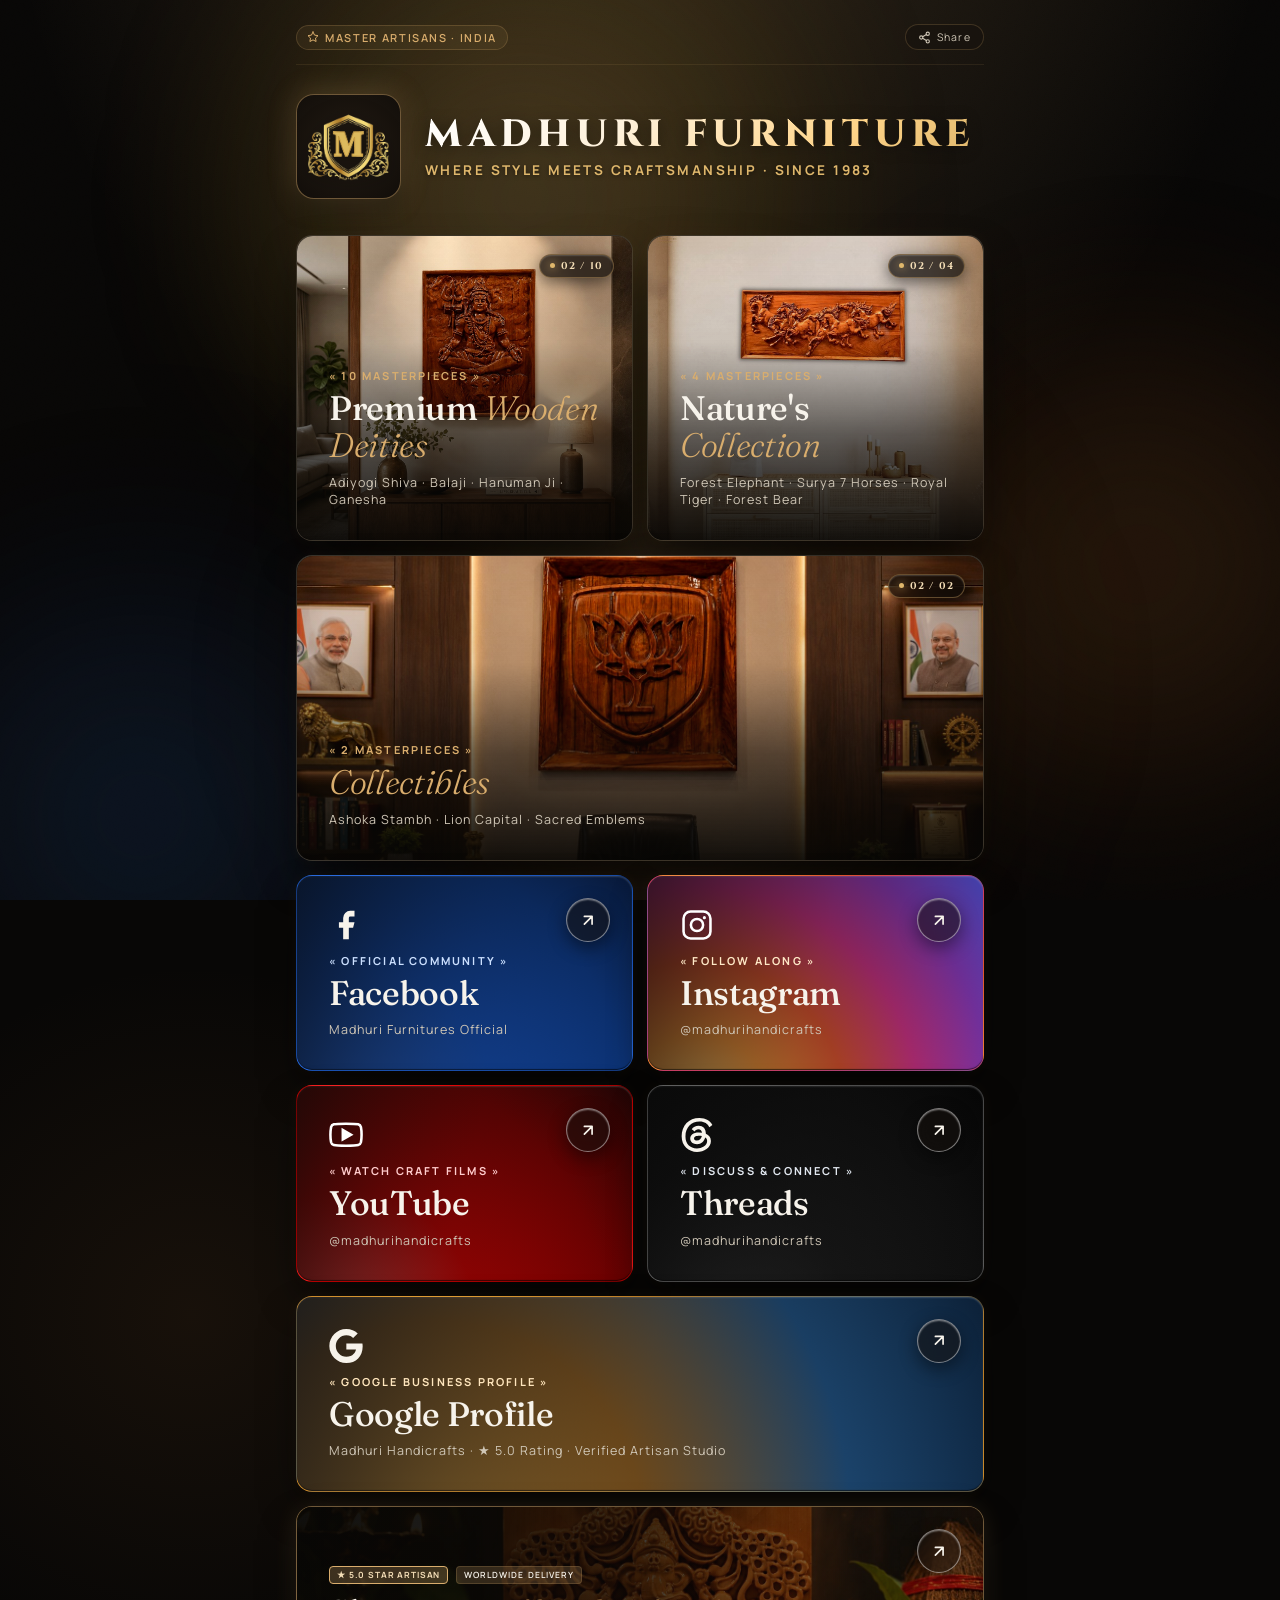
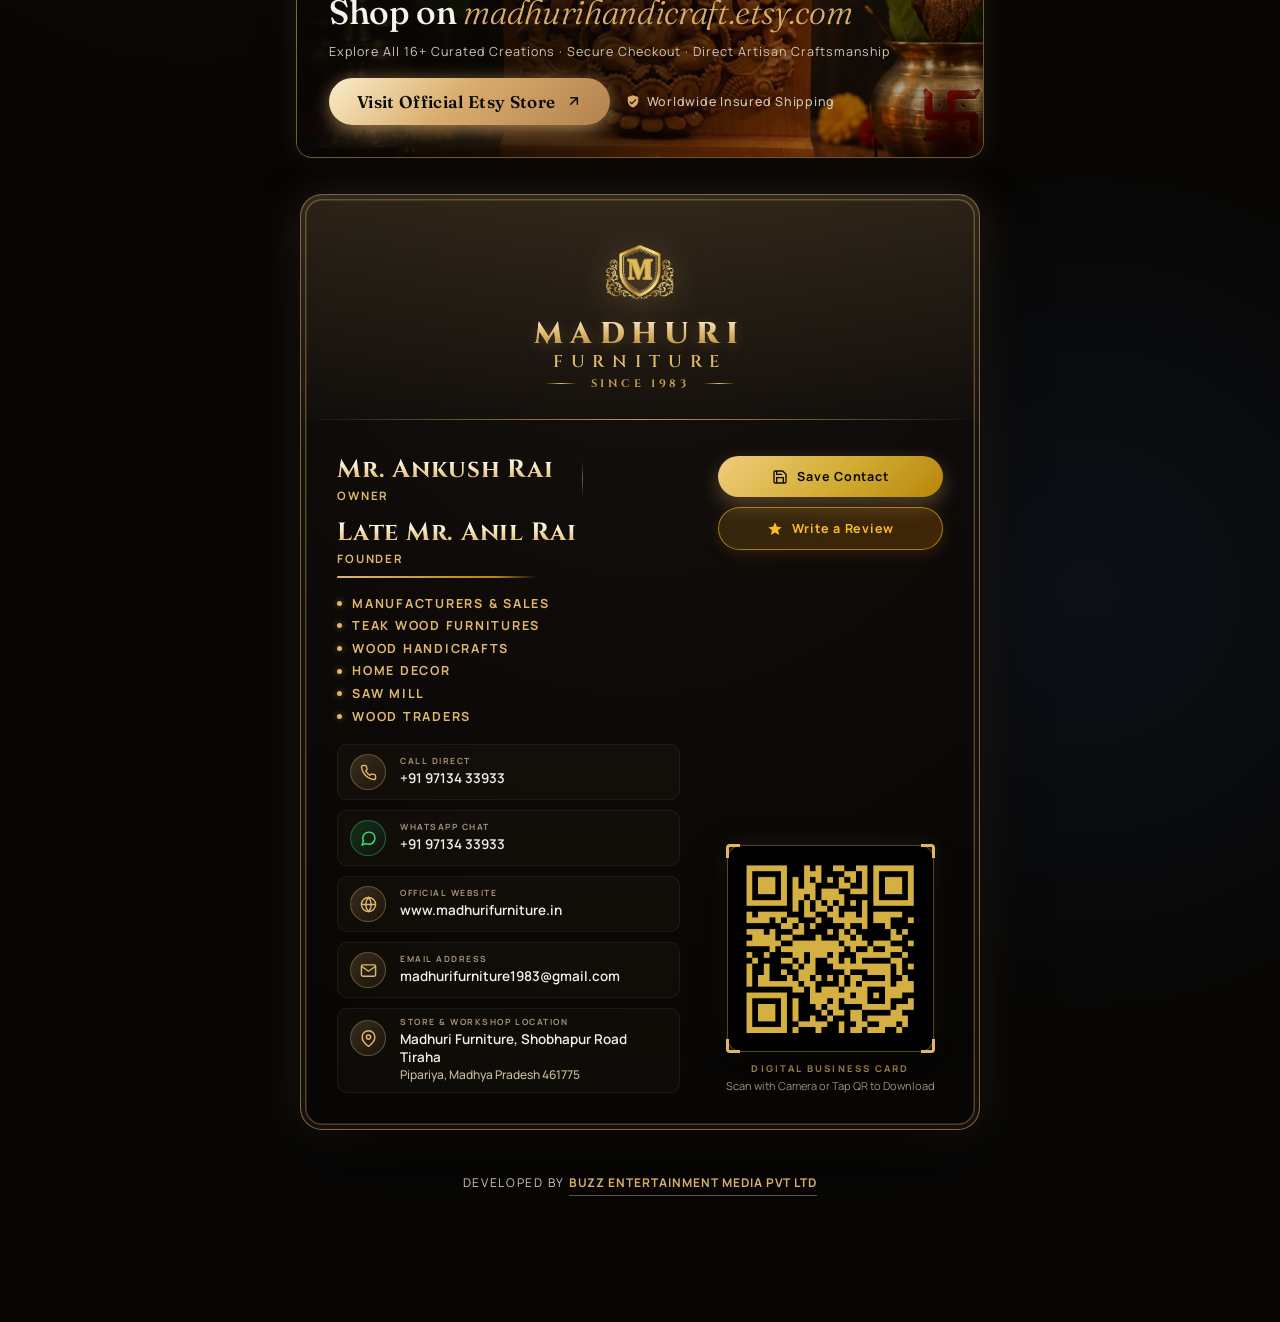
==== index.html @ d1c04728 "Enlarge header title and tagline size with enhanced contrast and clarity" ====
<!DOCTYPE html>
<html lang="en">
<head>
  <meta charset="UTF-8">
  <meta name="viewport" content="width=device-width, initial-scale=1.0, viewport-fit=cover">
  <title>MADHURI HANDICRAFTS — Timeless Indian Brass, Wood & Spiritual Artistry</title>
  <meta name="description" content="Madhuri Handicrafts — Curated 2026 Collection of Handcrafted Brass Idols, Antique Urulis, Teakwood Jharokhas, and Sacred Temple Decor. Available on Etsy, Instagram, and Worldwide.">
  <link rel="icon" href="favicon.svg" type="image/svg+xml">
  <meta name="theme-color" content="#0c0b09">
  <meta name="apple-mobile-web-app-capable" content="yes">
  <meta name="apple-mobile-web-app-status-bar-style" content="black-translucent">
  <meta name="apple-mobile-web-app-title" content="Madhuri Furniture">
  <link rel="manifest" href="manifest.json">

  <!-- Preload Critical Hero Imagery -->
  <link rel="preload" as="image" href="images/madhuri_crest.png">
  <link rel="preload" as="image" href="images/hero_deities.jpg">
  <link rel="preload" as="image" href="images/hero_nature.jpg">
  <link rel="preload" as="image" href="images/hero_collectibles.jpg">

  <!-- Google Fonts: Fraunces, Cinzel, Manrope -->
  <link rel="preconnect" href="https://fonts.googleapis.com">
  <link rel="preconnect" href="https://fonts.gstatic.com" crossorigin>
  <link href="https://fonts.googleapis.com/css2?family=Cinzel:wght@400;600;700;800&family=Fraunces:ital,opsz,wght@0,9..144,300;0,9..144,400;0,9..144,500;0,9..144,600;1,9..144,300;1,9..144,400&family=Manrope:wght@400;500;600;700&display=swap" rel="stylesheet">

  <!-- Stylesheets -->
  <link rel="stylesheet" href="css/main.css?v=2.4">
</head>
<body>

  <!-- Atmospheric Film Grain Layer -->
  <div class="grain" aria-hidden="true"></div>

  <!-- Ambient Liquid Glass Mesh Light Orbs -->
  <div class="liquid-ambient-canvas" aria-hidden="true">
    <div class="liquid-orb orb-gold-top"></div>
    <div class="liquid-orb orb-amber-right"></div>
    <div class="liquid-orb orb-sapphire-left"></div>
    <div class="liquid-orb orb-bronze-center"></div>
  </div>

  <!-- Main Digital Brand Hub -->
  <div class="hub">

    <!-- Top Status Bar -->
    <header class="hub-topbar">
      <div class="topbar-badge">
        <svg viewBox="0 0 24 24" fill="none" stroke="currentColor" stroke-width="2" stroke-linecap="round" stroke-linejoin="round"><path d="M12 2l3.09 6.26L22 9.27l-5 4.87 1.18 6.88L12 17.77l-6.18 3.25L7 14.14 2 9.27l6.91-1.01L12 2z"/></svg>
        <span>Master Artisans · India</span>
      </div>
      <div class="topbar-actions">
        <button class="topbar-btn" id="shareHubBtn" title="Share">
          <svg viewBox="0 0 24 24" fill="none" stroke="currentColor" stroke-width="2" stroke-linecap="round" stroke-linejoin="round"><circle cx="18" cy="5" r="3"/><circle cx="6" cy="12" r="3"/><circle cx="18" cy="19" r="3"/><line x1="8.59" y1="13.51" x2="15.42" y2="17.49"/><line x1="15.41" y1="6.51" x2="8.59" y2="10.49"/></svg>
          <span>Share</span>
        </button>
      </div>
    </header>

    <!-- Hub Main Header -->
    <section class="hub-header">
      <div class="hub-brand-crest-wrap">
        <img class="hub-brand-crest" src="images/madhuri_crest.png" alt="Madhuri Furniture Crest">
      </div>
      <div class="hub-header-text">
        <h1 class="wordmark">MADHURI FURNITURE</h1>
        <div class="tagline">WHERE STYLE MEETS CRAFTSMANSHIP · SINCE 1983</div>
      </div>
    </section>

    <!-- Unified 2-Column Cards Showcase Grid -->
    <main class="hub-cards-grid">

      <!-- Card 1: Category 1 - Premium Wooden Deities (Live Sliding Masterpiece Showcase) -->
      <div class="tile tile-slideshow" data-category="deities" aria-label="Premium Wooden Deities Collection Showcase">
        <div class="tile-slider-container">
          <div class="tile-slider-track">
            <div class="tile-slide-item" style="background-image: url('images/products/adiyogi.jpg');"></div>
          </div>
        </div>
        <div class="tile-scrim"></div>
        <div class="tile-slide-badge" aria-hidden="true">
          <span class="badge-pulse"></span>
          <span class="slide-count">01 / 10</span>
        </div>
        <div class="tile-content">
          <span class="tile-kicker">« 10 MASTERPIECES »</span>
          <h2 class="tile-title">Premium <em>Wooden Deities</em></h2>
          <span class="tile-meta">Adiyogi Shiva · Balaji · Hanuman Ji · Ganesha</span>
        </div>
      </div>

      <!-- Card 2: Category 2 - Nature's Collection (Live Sliding Masterpiece Showcase) -->
      <div class="tile tile-slideshow" data-category="nature" aria-label="Nature's Collection Showcase">
        <div class="tile-slider-container">
          <div class="tile-slider-track">
            <div class="tile-slide-item" style="background-image: url('images/products/elephant_scenery_model_2.jpg');"></div>
          </div>
        </div>
        <div class="tile-scrim"></div>
        <div class="tile-slide-badge" aria-hidden="true">
          <span class="badge-pulse"></span>
          <span class="slide-count">01 / 04</span>
        </div>
        <div class="tile-content">
          <span class="tile-kicker">« 4 MASTERPIECES »</span>
          <h2 class="tile-title">Nature's <em>Collection</em></h2>
          <span class="tile-meta">Forest Elephant · Surya 7 Horses · Royal Tiger · Forest Bear</span>
        </div>
      </div>

      <!-- Card 3: Category 3 - Collectibles (Live Sliding Masterpiece Showcase) -->
      <div class="tile tile-slideshow full-width-span" data-category="collectibles" aria-label="Collectibles Showcase">
        <div class="tile-slider-container">
          <div class="tile-slider-track">
            <div class="tile-slide-item" style="background-image: url('images/products/ashoka_stambh.jpg');"></div>
          </div>
        </div>
        <div class="tile-scrim"></div>
        <div class="tile-slide-badge" aria-hidden="true">
          <span class="badge-pulse"></span>
          <span class="slide-count">01 / 02</span>
        </div>
        <div class="tile-content">
          <span class="tile-kicker">« 2 MASTERPIECES »</span>
          <h2 class="tile-title"><em>Collectibles</em></h2>
          <span class="tile-meta">Ashoka Stambh · Lion Capital · Sacred Emblems</span>
        </div>
      </div>

      <!-- Social Media 2x2 Bento Matrix (Facebook, Instagram, YouTube, Google Profile) -->
      <div class="hub-social-matrix full-width-span">
        <!-- Card 4: Facebook -->
        <a class="tile facebook" href="https://www.facebook.com/share/1EeWiE2WVi/" target="_blank" rel="noopener" title="Madhuri Furnitures on Facebook">
          <div class="tile-scrim"></div>
          <div class="tile-arrow" aria-hidden="true">
            <svg viewBox="0 0 24 24" fill="none" stroke-width="2.2" stroke-linecap="round" stroke-linejoin="round"><path d="M7 17 17 7M7 7h10v10"/></svg>
          </div>
          <div class="tile-content">
            <svg class="social-tile-icon" viewBox="0 0 24 24" fill="currentColor"><path d="M18 2h-3a5 5 0 0 0-5 5v3H7v4h3v8h4v-8h3l1-4h-4V7a1 1 0 0 1 1-1h3z"/></svg>
            <span class="tile-kicker">« OFFICIAL COMMUNITY »</span>
            <h3 class="tile-title">Facebook</h3>
            <span class="tile-meta">Madhuri Furnitures Official</span>
          </div>
        </a>

        <!-- Card 5: Instagram -->
        <a class="tile instagram" href="https://www.instagram.com/madhurihandicrafts?igsh=MTExb3ZwZnlpY2J1bA==" target="_blank" rel="noopener" title="Follow Madhuri Handicrafts on Instagram">
          <div class="tile-scrim"></div>
          <div class="tile-arrow" aria-hidden="true">
            <svg viewBox="0 0 24 24" fill="none" stroke-width="2.2" stroke-linecap="round" stroke-linejoin="round"><path d="M7 17 17 7M7 7h10v10"/></svg>
          </div>
          <div class="tile-content">
            <svg class="social-tile-icon" viewBox="0 0 24 24" fill="none" stroke="#fff" stroke-width="1.8"><rect x="2.5" y="2.5" width="19" height="19" rx="5"/><circle cx="12" cy="12" r="4.3"/><circle cx="17.2" cy="6.8" r="1.1" fill="#fff" stroke="none"/></svg>
            <span class="tile-kicker">« FOLLOW ALONG »</span>
            <h3 class="tile-title">Instagram</h3>
            <span class="tile-meta">@madhurihandicrafts</span>
          </div>
        </a>

        <!-- Card 6: YouTube -->
        <a class="tile youtube" href="https://youtube.com/@madhurihandicrafts?si=1fFRDPG5VzB0aoFa" target="_blank" rel="noopener" title="Watch Madhuri Handicrafts on YouTube">
          <div class="tile-scrim"></div>
          <div class="tile-arrow" aria-hidden="true">
            <svg viewBox="0 0 24 24" fill="none" stroke-width="2.2" stroke-linecap="round" stroke-linejoin="round"><path d="M7 17 17 7M7 7h10v10"/></svg>
          </div>
          <div class="tile-content">
            <svg class="social-tile-icon" viewBox="0 0 24 24" fill="none" stroke="#fff" stroke-width="1.8"><path d="M22.54 6.42a2.78 2.78 0 0 0-1.94-2C18.88 4 12 4 12 4s-6.88 0-8.6.46a2.78 2.78 0 0 0-1.94 2A29 29 0 0 0 1 11.75a29 29 0 0 0 .46 5.33A2.78 2.78 0 0 0 3.4 19.1c1.72.46 8.6.46 8.6.46s6.88 0 8.6-.46a2.78 2.78 0 0 0 1.94-2 29 29 0 0 0 .46-5.25 29 29 0 0 0-.46-5.43z"/><polygon points="9.75 15.02 15.5 11.75 9.75 8.48 9.75 15.02" fill="#fff"/></svg>
            <span class="tile-kicker">« WATCH CRAFT FILMS »</span>
            <h3 class="tile-title">YouTube</h3>
            <span class="tile-meta">@madhurihandicrafts</span>
          </div>
        </a>

        <!-- Card 7: Threads -->
        <a class="tile threads" href="https://www.threads.com/@madhurihandicrafts" target="_blank" rel="noopener" title="Follow Madhuri Handicrafts on Threads">
          <div class="tile-scrim"></div>
          <div class="tile-arrow" aria-hidden="true">
            <svg viewBox="0 0 24 24" fill="none" stroke-width="2.2" stroke-linecap="round" stroke-linejoin="round"><path d="M7 17 17 7M7 7h10v10"/></svg>
          </div>
          <div class="tile-content">
            <svg class="social-tile-icon" viewBox="0 0 24 24" fill="currentColor"><path d="M18.263 11.097c-.03-3.486-1.92-5.586-5.111-5.586-2.13 0-3.922.963-4.863 2.499l2.062 1.438c.535-.843 1.272-1.543 2.628-1.543 1.528 0 2.318.85 2.544 2.431a15 15 0 0 0-2.236-.173c-4.125 0-6.068 1.867-6.068 4.336s1.943 3.99 4.804 3.99c3.139 0 5.013-2.115 5.781-4.735.798.361 1.348 1.204 1.348 2.47 0 3.387-3.907 5.232-7.22 5.232-4.885 0-8.077-3.207-8.077-8.424 0-6.392 4.223-10.487 9.9-10.487 3.808 0 5.69 1.671 6.97 3.914l2.108-1.475C21.44 2.078 18.331 0 13.663 0 6.227 0 1.168 5.277 1.168 12.934c0 7 4.953 11.066 10.856 11.066 4.878 0 9.809-2.846 9.809-7.716 0-2.545-1.46-4.231-3.569-5.187m-6.33 4.855c-1.077 0-2.026-.512-2.026-1.453 0-1.483 1.822-1.934 3.606-1.934.678 0 1.34.045 1.927.173-.422 1.927-1.671 3.215-3.508 3.214Z"/></svg>
            <span class="tile-kicker">« DISCUSS &amp; CONNECT »</span>
            <h3 class="tile-title">Threads</h3>
            <span class="tile-meta">@madhurihandicrafts</span>
          </div>
        </a>

        <!-- Card 8: Google Business Profile (GMB) -->
        <a class="tile google-profile full-width-span" href="https://www.google.com/search?kgmid=/g/11s93srvg5&hl=en-IN&q=MADHURI+HANDICRAFTS" target="_blank" rel="noopener" title="Madhuri Handicrafts Google Business Profile">
          <div class="tile-scrim"></div>
          <div class="tile-arrow" aria-hidden="true">
            <svg viewBox="0 0 24 24" fill="none" stroke-width="2.2" stroke-linecap="round" stroke-linejoin="round"><path d="M7 17 17 7M7 7h10v10"/></svg>
          </div>
          <div class="tile-content">
            <svg class="social-tile-icon" viewBox="0 0 24 24" fill="currentColor"><path d="M12.24 10.285V14.4h6.806c-.275 1.765-2.056 5.174-6.806 5.174-4.095 0-7.439-3.389-7.439-7.574s3.344-7.574 7.439-7.574c2.33 0 3.891.989 4.785 1.849l3.254-3.138C18.189 1.186 15.479 0 12.24 0c-6.635 0-12 5.365-12 12s5.365 12 12 12c6.926 0 11.52-4.869 11.52-11.726 0-.788-.085-1.39-.189-1.989H12.24z"/></svg>
            <span class="tile-kicker">« GOOGLE BUSINESS PROFILE »</span>
            <h3 class="tile-title">Google Profile</h3>
            <span class="tile-meta">Madhuri Handicrafts · ★ 5.0 Rating · Verified Artisan Studio</span>
          </div>
        </a>
      </div>

      <!-- Card 8: THE BIG ETSY FLAGSHIP CARD (Replaces the lone button with a proper large luxury card!) -->
      <a class="tile etsy-flagship-card full-width-span" href="https://madhurihandicraft.etsy.com" target="_blank" rel="noopener" title="Shop on madhurihandicraft.etsy.com">
        <div class="tile-img" data-full="images/hero_deities.jpg"></div>
        <div class="tile-scrim"></div>
        <div class="tile-arrow" aria-hidden="true">
          <svg viewBox="0 0 24 24" fill="none" stroke-width="2.2" stroke-linecap="round" stroke-linejoin="round"><path d="M7 17 17 7M7 7h10v10"/></svg>
        </div>
        <div class="tile-content">
          <div class="tile-badge-row">
            <span class="tile-chip etsy-gold-chip">★ 5.0 Star Artisan</span>
            <span class="tile-chip">Worldwide Delivery</span>
          </div>
          <h2 class="tile-title">Shop on <em>madhurihandicraft.etsy.com</em></h2>
          <span class="tile-meta">Explore All 16+ Curated Creations · Secure Checkout · Direct Artisan Craftsmanship</span>
          
          <div class="etsy-card-action-row">
            <span class="etsy-card-btn">
              <span>Visit Official Etsy Store</span>
              <svg viewBox="0 0 24 24" fill="none" stroke="currentColor" stroke-width="2.2" stroke-linecap="round" stroke-linejoin="round"><path d="M7 17 17 7M7 7h10v10"/></svg>
            </span>
            <span class="etsy-trust-badge">
              <svg viewBox="0 0 24 24" fill="currentColor"><path d="M12 2L3 5v6c0 5.55 3.84 10.74 9 12 5.16-1.26 9-6.45 9-12V5l-9-3zm-2 16l-4-4 1.41-1.41L10 15.17l6.59-6.59L18 10l-8 8z"/></svg>
              <span>Worldwide Insured Shipping</span>
            </span>
          </div>
        </div>
      </a>

    </main>

    <!-- ====================================================================
         EXECUTIVE LUXURY VISITING CARD (Ankush Rai - Madhuri Furniture)
         ==================================================================== -->
    <section class="visiting-card-section" id="visiting-card" aria-label="Official Visiting Card">
      <div class="visiting-card">
        
        <!-- Card Front / Brand Identity Header -->
        <div class="vcard-brand-header">
          <div class="vcard-crest-wrapper">
            <img src="images/madhuri_crest.png" alt="Madhuri Furniture Crest" class="vcard-crest-img">
          </div>
          <div class="vcard-brand-title">
            <span class="vcard-brand-main">MADHURI</span>
            <span class="vcard-brand-sub">FURNITURE</span>
          </div>
          <div class="vcard-brand-est">
            <span class="vcard-dash"></span>
            <span>SINCE 1983</span>
            <span class="vcard-dash"></span>
          </div>
        </div>

        <div class="vcard-divider-gold"></div>

        <!-- Card Body: Split Layout (Executive Details Left, QR & Quick Save Right) -->
        <div class="vcard-body">
          
          <!-- Left Column: Name, Offerings & Verified Contacts -->
          <div class="vcard-primary">
            
            <!-- Executive Leadership (Mr. Ankush Rai - Owner & Late Mr. Anil Rai - Founder) -->
            <div class="vcard-leaders">
              <div class="vcard-leader">
                <h3 class="vcard-name">Mr. Ankush Rai</h3>
                <span class="vcard-role-title">Owner</span>
              </div>
              <div class="vcard-leader-sep" aria-hidden="true"></div>
              <div class="vcard-leader">
                <h3 class="vcard-name">Late Mr. Anil Rai</h3>
                <span class="vcard-role-title">Founder</span>
              </div>
            </div>
            <div class="vcard-name-line"></div>

            <!-- Business Offerings List (Exact from card) -->
            <ul class="vcard-tags-list">
              <li><span class="vcard-bullet" aria-hidden="true"></span> MANUFACTURERS &amp; SALES</li>
              <li><span class="vcard-bullet" aria-hidden="true"></span> TEAK WOOD FURNITURES</li>
              <li><span class="vcard-bullet" aria-hidden="true"></span> WOOD HANDICRAFTS</li>
              <li><span class="vcard-bullet" aria-hidden="true"></span> HOME DECOR</li>
              <li><span class="vcard-bullet" aria-hidden="true"></span> SAW MILL</li>
              <li><span class="vcard-bullet" aria-hidden="true"></span> WOOD TRADERS</li>
            </ul>

            <!-- Contact Details List -->
            <div class="vcard-contacts">
              
              <!-- Direct Call -->
              <a class="vcard-contact-item" href="tel:+919713433933">
                <span class="vcard-c-icon">
                  <svg viewBox="0 0 24 24" fill="none" stroke="currentColor" stroke-width="2"><path d="M22 16.92v3a2 2 0 0 1-2.18 2 19.79 19.79 0 0 1-8.63-3.07 19.5 19.5 0 0 1-6-6 19.79 19.79 0 0 1-3.07-8.67A2 2 0 0 1 4.11 2h3a2 2 0 0 1 2 1.72c.127.96.361 1.903.7 2.81a2 2 0 0 1-.45 2.11L8.09 9.91a16 16 0 0 0 6 6l1.27-1.27a2 2 0 0 1 2.11-.45c.907.339 1.85.573 2.81.7A2 2 0 0 1 22 16.92z"/></svg>
                </span>
                <div class="vcard-c-info">
                  <span class="vcard-c-label">CALL DIRECT</span>
                  <span class="vcard-c-text">+91 97134 33933</span>
                </div>
              </a>

              <!-- WhatsApp Chat (Directly below Call) -->
              <a class="vcard-contact-item" href="https://wa.me/919713433933?text=Hello%20Ankush%20ji,%20I%20am%20contacting%20you%20from%20Madhuri%20Furniture%20visiting%20card." target="_blank" rel="noopener">
                <span class="vcard-c-icon vcard-wa-c-icon">
                  <svg viewBox="0 0 24 24" fill="none" stroke="currentColor" stroke-width="2"><path d="M21 11.5a8.38 8.38 0 0 1-.9 3.8 8.5 8.5 0 0 1-7.6 4.7 8.38 8.38 0 0 1-3.8-.9L3 21l1.9-5.7a8.38 8.38 0 0 1-.9-3.8 8.5 8.5 0 0 1 4.7-7.6 8.38 8.38 0 0 1 3.8-.9h.5a8.48 8.48 0 0 1 8 8v.5z"/></svg>
                </span>
                <div class="vcard-c-info">
                  <span class="vcard-c-label">WHATSAPP CHAT</span>
                  <span class="vcard-c-text">+91 97134 33933</span>
                </div>
              </a>

              <!-- Website -->
              <a class="vcard-contact-item" href="https://www.madhurifurniture.in" target="_blank" rel="noopener">
                <span class="vcard-c-icon">
                  <svg viewBox="0 0 24 24" fill="none" stroke="currentColor" stroke-width="2"><circle cx="12" cy="12" r="10"/><line x1="2" y1="12" x2="22" y2="12"/><path d="M12 2a15.3 15.3 0 0 1 4 10 15.3 15.3 0 0 1-4 10 15.3 15.3 0 0 1-4-10 15.3 15.3 0 0 1 4-10z"/></svg>
                </span>
                <div class="vcard-c-info">
                  <span class="vcard-c-label">OFFICIAL WEBSITE</span>
                  <span class="vcard-c-text">www.madhurifurniture.in</span>
                </div>
              </a>

              <!-- Email -->
              <a class="vcard-contact-item" href="mailto:madhurifurniture1983@gmail.com">
                <span class="vcard-c-icon">
                  <svg viewBox="0 0 24 24" fill="none" stroke="currentColor" stroke-width="2"><path d="M4 4h16c1.1 0 2 .9 2 2v12c0 1.1-.9 2-2 2H4c-1.1 0-2-.9-2-2V6c0-1.1.9-2 2-2z"/><polyline points="22,6 12,13 2,6"/></svg>
                </span>
                <div class="vcard-c-info">
                  <span class="vcard-c-label">EMAIL ADDRESS</span>
                  <span class="vcard-c-text">madhurifurniture1983@gmail.com</span>
                </div>
              </a>

              <!-- Physical Address -->
              <a class="vcard-contact-item vcard-address-item" href="https://maps.app.goo.gl/J7iGzLyL3fMwRZnUA?g_st=awb" target="_blank" rel="noopener">
                <span class="vcard-c-icon">
                  <svg viewBox="0 0 24 24" fill="none" stroke="currentColor" stroke-width="2"><path d="M21 10c0 7-9 13-9 13s-9-6-9-13a9 9 0 0 1 18 0z"/><circle cx="12" cy="10" r="3"/></svg>
                </span>
                <div class="vcard-c-info">
                  <span class="vcard-c-label">STORE &amp; WORKSHOP LOCATION</span>
                  <span class="vcard-c-text">
                    <span>Madhuri Furniture, Shobhapur Road Tiraha</span>
                    <span class="vcard-c-sub">Pipariya, Madhya Pradesh 461775</span>
                  </span>
                </div>
              </a>

            </div>
          </div>

          <!-- Right Column: Actions Top & Gold QR Code Below -->
          <div class="vcard-secondary">
            <!-- Quick Action Hub -->
            <div class="vcard-actions">
              <button type="button" class="vcard-action-btn vcard-save-btn" onclick="downloadVCard()" title="Save Ankush Rai to Phone Contacts">
                <svg viewBox="0 0 24 24" fill="none" stroke="currentColor" stroke-width="2"><path d="M19 21H5a2 2 0 0 1-2-2V5a2 2 0 0 1 2-2h11l5 5v11a2 2 0 0 1-2 2z"/><polyline points="17 21 17 13 7 13 7 21"/><polyline points="7 3 7 8 15 8"/></svg>
                <span>Save Contact</span>
              </button>

              <a class="vcard-action-btn vcard-review-btn" href="https://g.page/r/CWXWb6N7OUyYEAE/review" target="_blank" rel="noopener" title="Write a Google Review">
                <svg viewBox="0 0 24 24" fill="currentColor"><path d="M12 17.27L18.18 21l-1.64-7.03L22 9.24l-7.19-.61L12 2 9.19 8.63 2 9.24l5.46 4.73L5.82 21z"/></svg>
                <span>Write a Review</span>
              </a>
            </div>

            <!-- Gold QR Code (Below in PC & Mobile) -->
            <div class="vcard-qr-box">
              <a href="images/visiting_qr.png" download="Madhuri_Furniture_Ankush_Rai_QR.png" class="vcard-qr-frame" title="Click or Tap to Download QR Code" onclick="if(window.showToast)showToast('Downloading QR Code image...')">
                <span class="qr-corner top-left"></span>
                <span class="qr-corner top-right"></span>
                <span class="qr-corner bottom-left"></span>
                <span class="qr-corner bottom-right"></span>
                <img src="images/visiting_qr.png" alt="Madhuri Furniture QR Code - Click to Download" class="vcard-qr-image">
                <span class="qr-download-overlay" aria-hidden="true">
                  <svg viewBox="0 0 24 24" fill="none" stroke="currentColor" stroke-width="2.2"><path d="M21 15v4a2 2 0 0 1-2 2H5a2 2 0 0 1-2-2v-4"/><polyline points="7 10 12 15 17 10"/><line x1="12" y1="15" x2="12" y2="3"/></svg>
                  <span>Download QR</span>
                </span>
              </a>
              <div class="vcard-qr-caption">
                <span class="qr-tag">DIGITAL BUSINESS CARD</span>
                <span class="qr-hint">Scan with Camera or Tap QR to Download</span>
              </div>
            </div>
          </div>

        </div>

      </div>
    </section>

    <!-- Footer -->
    <footer class="hub-footer">
      <span>Developed by <a href="https://buzz-entertainment.com/" target="_blank" rel="noopener" class="dev-credit-link">Buzz Entertainment Media Pvt Ltd</a></span>
    </footer>

  </div>

  <!-- Lookbook & Product Detail Modal -->
  <div class="modal-backdrop" id="lookbookModal" aria-hidden="true">
    <div class="modal-container" role="dialog" aria-modal="true">
      <button class="modal-close-btn" id="modalCloseBtn" aria-label="Close modal">
        <svg viewBox="0 0 24 24" fill="none" stroke="currentColor" stroke-width="2"><line x1="18" y1="6" x2="6" y2="18"/><line x1="6" y1="6" x2="18" y2="18"/></svg>
      </button>
      <div class="modal-grid">
        <div class="modal-media">
          <img id="modalImg" src="images/brass_heritage.jpg" alt="Collection Item">
          <div class="modal-media-overlay"></div>
          <div class="modal-media-badge" id="modalBadge">2026 Collection</div>
        </div>
        <div class="modal-details">
          <div class="modal-kicker" id="modalKicker">The Heritage Brass Edit</div>
          <h3 class="modal-title" id="modalTitle">Antique Brass Ganesha with Prabhavali</h3>
          <p class="modal-description" id="modalDesc">Hand-cast solid brass idol with delicate artisanal engraving, finished in rich antique golden patina.</p>

          <div class="modal-specs-grid">
            <div class="spec-item">
              <span class="spec-label">Material</span>
              <span class="spec-val" id="modalMaterial">Solid Virgin Brass</span>
            </div>
            <div class="spec-item">
              <span class="spec-label">Finish</span>
              <span class="spec-val" id="modalFinish">Antique Gold Patina</span>
            </div>
            <div class="spec-item">
              <span class="spec-label">Dimensions</span>
              <span class="spec-val" id="modalDimensions">14" H x 9.5" W</span>
            </div>
            <div class="spec-item">
              <span class="spec-label">Weight</span>
              <span class="spec-val" id="modalWeight">5.8 kg Approx.</span>
            </div>
          </div>

          <div class="modal-actions-row">
            <a class="modal-btn-primary" id="modalEtsyBtn" href="https://madhurihandicraft.etsy.com" target="_blank" rel="noopener">
              <svg width="18" height="18" viewBox="0 0 24 24" fill="none" stroke="currentColor" stroke-width="2"><path d="M6 2L3 6v14a2 2 0 0 0 2 2h14a2 2 0 0 0 2-2V6l-3-4z"/><line x1="3" y1="6" x2="21" y2="6"/><path d="M16 10a4 4 0 0 1-8 0"/></svg>
              <span>Order on Etsy</span>
            </a>
            <a class="modal-btn-secondary" id="modalWhatsAppBtn" href="#" target="_blank" rel="noopener">
              <svg width="18" height="18" viewBox="0 0 24 24" fill="none" stroke="currentColor" stroke-width="2"><path d="M21 11.5a8.38 8.38 0 0 1-.9 3.8 8.5 8.5 0 0 1-7.6 4.7 8.38 8.38 0 0 1-3.8-.9L3 21l1.9-5.7a8.38 8.38 0 0 1-.9-3.8 8.5 8.5 0 0 1 4.7-7.6 8.38 8.38 0 0 1 3.8-.9h.5a8.48 8.48 0 0 1 8 8v.5z"/></svg>
              <span>WhatsApp Inquiry</span>
            </a>
          </div>
        </div>
      </div>
    </div>
  </div>



  <!-- Offline Mode Live Indicator -->
  <div class="offline-badge" id="offlineBadge" aria-live="polite">
    <span class="offline-dot" id="offlineDot"></span>
    <span id="offlineMsg">Offline Mode Active · Masterpieces Cached</span>
  </div>

  <!-- Scripts -->
  <script src="js/catalog-data.js?v=2.2"></script>
  <script src="js/main.js?v=2.2"></script>
  <script>
    // Clean vCard export ensuring no external Etsy links or redundant notes
    function downloadVCard() {
      const vcard = 
`BEGIN:VCARD
VERSION:3.0
N:Rai;Ankush;;Mr.;
FN:Mr. Ankush Rai
ORG:Madhuri Furniture
TITLE:Owner
TEL;TYPE=CELL,VOICE,PREF:+919713433933
EMAIL;TYPE=WORK,INTERNET:madhurifurniture1983@gmail.com
URL;TYPE=WORK:https://www.madhurifurniture.in
ADR;TYPE=WORK:;;Shobhapur Road Tiraha;Pipariya;Madhya Pradesh;461775;India
END:VCARD`;

      try {
        const blob = new Blob([vcard], { type: 'text/vcard;charset=utf-8;' });
        const url = URL.createObjectURL(blob);
        const link = document.createElement('a');
        link.href = url;
        link.setAttribute('download', 'Madhuri_Furniture_Ankush_Rai.vcf');
        document.body.appendChild(link);
        link.click();
        document.body.removeChild(link);
        URL.revokeObjectURL(url);
        if (typeof showToast === 'function') {
          showToast('Visiting Card saved to Contacts (.vcf)');
        }
      } catch (err) {
        window.open('tel:+919713433933');
      }
    }
    window.downloadVCard = downloadVCard;
  </script>
</body>
</html>
---- css/main.css ----
/* ==========================================================================
   MADHURI HANDICRAFTS — LUXURY CATALOG HUB DESIGN SYSTEM
   Inspired by bronzerrcatalog.netlify.app with enhanced interactive features
   ========================================================================== */

:root {
  --black: #0c0b09;
  --black-deep: #070605;
  --surface-dark: #14100c;
  --surface-card: #18130e;
  --surface-elevated: #201913;
  --ivory: #f7f3eb;
  --ivory-dim: #cfc6b6;
  --ivory-muted: #9e9587;
  --bronze: #b3814f;
  --bronze-deep: #8f6032;
  --gold: #d9ad6d;
  --gold-light: #f5dfb8;
  --gold-glow: rgba(217, 173, 109, 0.45);
  --line: rgba(217, 173, 109, 0.20);
  --line-strong: rgba(217, 173, 109, 0.40);
  --line-subtle: rgba(217, 173, 109, 0.10);
  --ease: cubic-bezier(0.22, 1, 0.36, 1);
  --font-serif: 'Fraunces', serif;
  --font-display: 'Cinzel', serif;
  --font-sans: 'Manrope', sans-serif;
}

* {
  box-sizing: border-box;
  margin: 0;
  padding: 0;
  -webkit-tap-highlight-color: transparent;
}

html {
  -webkit-text-size-adjust: 100%;
  scroll-behavior: smooth;
}

body {
  background: #080706;
  background-image: 
    radial-gradient(ellipse 85% 50% at 50% -10%, rgba(217, 173, 109, 0.22), transparent 60%),
    radial-gradient(circle 500px at 15% 45%, rgba(140, 88, 40, 0.12), transparent 70%),
    radial-gradient(circle 600px at 85% 75%, rgba(45, 95, 170, 0.10), transparent 70%);
  color: var(--ivory);
  font-family: var(--font-sans);
  -webkit-font-smoothing: antialiased;
  min-height: 100dvh;
  position: relative;
  overflow-x: hidden;
}

::selection {
  background: var(--gold);
  color: var(--black);
}

a {
  color: inherit;
  text-decoration: none;
}

button {
  border: none;
  background: none;
  font: inherit;
  color: inherit;
  cursor: pointer;
}

/* Film Grain Ambient Texture */
.grain {
  position: fixed;
  inset: 0;
  pointer-events: none;
  z-index: 1;
  opacity: 0.032;
  mix-blend-mode: overlay;
  background-image: url("data:image/svg+xml,%3Csvg xmlns='http://www.w3.org/2000/svg' width='120' height='120'%3E%3Cfilter id='n'%3E%3CfeTurbulence type='fractalNoise' baseFrequency='0.9' numOctaves='2' stitchTiles='stitch'/%3E%3C/filter%3E%3Crect width='100%25' height='100%25' filter='url(%23n)'/%3E%3C/svg%3E");
}

/* Ambient Liquid Glass Mesh Light Orbs */
.liquid-ambient-canvas {
  position: fixed;
  inset: 0;
  pointer-events: none;
  z-index: 0;
  overflow: hidden;
  opacity: 0.95;
}

.liquid-orb {
  position: absolute;
  border-radius: 50%;
  filter: blur(95px);
  will-change: transform, opacity;
  animation-iteration-count: infinite;
  animation-timing-function: ease-in-out;
}

.orb-gold-top {
  top: -15%;
  left: 15%;
  width: clamp(420px, 52vw, 750px);
  height: clamp(420px, 52vw, 750px);
  background: radial-gradient(circle, rgba(223, 183, 108, 0.28) 0%, rgba(184, 134, 11, 0.14) 45%, transparent 72%);
  animation: floatLiquid1 16s infinite alternate;
}

.orb-amber-right {
  top: 30%;
  right: -12%;
  width: clamp(380px, 46vw, 680px);
  height: clamp(380px, 46vw, 680px);
  background: radial-gradient(circle, rgba(210, 115, 40, 0.22) 0%, rgba(150, 70, 20, 0.10) 50%, transparent 72%);
  animation: floatLiquid2 20s infinite alternate;
}

.orb-sapphire-left {
  top: 55%;
  left: -14%;
  width: clamp(420px, 50vw, 720px);
  height: clamp(420px, 50vw, 720px);
  background: radial-gradient(circle, rgba(45, 105, 195, 0.22) 0%, rgba(18, 55, 130, 0.09) 50%, transparent 72%);
  animation: floatLiquid3 24s infinite alternate;
}

.orb-bronze-center {
  bottom: -15%;
  right: 20%;
  width: clamp(440px, 55vw, 800px);
  height: clamp(440px, 55vw, 800px);
  background: radial-gradient(circle, rgba(217, 173, 109, 0.22) 0%, rgba(170, 95, 30, 0.08) 50%, transparent 72%);
  animation: floatLiquid1 22s infinite alternate-reverse;
}

@keyframes floatLiquid1 {
  0% { transform: translate(0, 0) scale(1); }
  50% { transform: translate(65px, 45px) scale(1.12); }
  100% { transform: translate(-45px, 75px) scale(0.94); }
}

@keyframes floatLiquid2 {
  0% { transform: translate(0, 0) scale(1); }
  50% { transform: translate(-75px, -55px) scale(1.15); }
  100% { transform: translate(55px, 35px) scale(0.92); }
}

@keyframes floatLiquid3 {
  0% { transform: translate(0, 0) scale(1); }
  50% { transform: translate(55px, -45px) scale(1.1); }
  100% { transform: translate(-35px, 65px) scale(0.95); }
}

/* Page Wrapper */
.hub {
  min-height: 100dvh;
  width: 100%;
  max-width: 720px;
  margin: 0 auto;
  display: flex;
  flex-direction: column;
  padding: max(24px, env(safe-area-inset-top)) max(16px, env(safe-area-inset-right)) max(36px, env(safe-area-inset-bottom)) max(16px, env(safe-area-inset-left));
  position: relative;
  z-index: 2;
}

/* Top Quick Action Bar */
.hub-topbar {
  display: flex;
  justify-content: space-between;
  align-items: center;
  padding-bottom: 14px;
  border-bottom: 1px solid var(--line-subtle);
  font-size: 11px;
  letter-spacing: 0.15em;
  text-transform: uppercase;
  color: var(--ivory-dim);
  opacity: 0;
  animation: rise 0.8s var(--ease) 0.05s forwards;
}

.topbar-badge {
  display: inline-flex;
  align-items: center;
  gap: 6px;
  padding: 4px 10px;
  background: rgba(217, 173, 109, 0.08);
  border: 1px solid var(--line);
  border-radius: 100px;
  color: var(--gold);
  font-weight: 600;
}

.topbar-badge svg {
  width: 12px;
  height: 12px;
}

.topbar-actions {
  display: flex;
  align-items: center;
  gap: 12px;
}

.topbar-btn {
  display: inline-flex;
  align-items: center;
  gap: 6px;
  padding: 5px 12px;
  border-radius: 100px;
  border: 1px solid var(--line);
  background: rgba(24, 19, 14, 0.6);
  color: var(--ivory-dim);
  font-size: 10.5px;
  letter-spacing: 0.12em;
  transition: all 0.3s var(--ease);
}

.topbar-btn:hover {
  color: var(--gold);
  border-color: var(--gold);
  background: rgba(217, 173, 109, 0.12);
  transform: translateY(-1px);
}

.topbar-btn svg {
  width: 13px;
  height: 13px;
}

/* Hub Header — Logo Left, Text Right Horizontal Layout (Flush Edge-Aligned with Cards) */
.hub-header {
  flex: 0 0 auto;
  display: flex;
  flex-direction: row;
  align-items: center;
  justify-content: flex-start;
  text-align: left;
  gap: clamp(16px, 3.5vw, 24px);
  padding: clamp(18px, 3.2vh, 32px) 0 clamp(24px, 4vh, 38px);
  opacity: 0;
  animation: rise 0.8s var(--ease) 0.15s forwards;
  position: relative;
  width: 100%;
}

.hub-brand-crest-wrap {
  width: clamp(74px, 14vw, 105px);
  height: clamp(74px, 14vw, 105px);
  flex: 0 0 auto;
  border-radius: 18px;
  background: radial-gradient(circle at center, #241c14 0%, #120e0a 100%);
  border: 1px solid rgba(217, 173, 109, 0.45);
  box-shadow: 0 0 28px rgba(217, 173, 109, 0.28), 0 8px 20px rgba(0, 0, 0, 0.6);
  display: flex;
  align-items: center;
  justify-content: center;
  padding: 6px;
  overflow: hidden;
  transition: transform 0.35s var(--ease), box-shadow 0.35s var(--ease);
}

.hub-brand-crest-wrap:hover {
  transform: scale(1.03);
  box-shadow: 0 0 36px rgba(217, 173, 109, 0.45), 0 12px 26px rgba(0, 0, 0, 0.8);
}

.hub-brand-crest {
  width: 100%;
  height: 100%;
  object-fit: contain;
  filter: drop-shadow(0 4px 10px rgba(0,0,0,0.5));
}

.hub-header-text {
  display: flex;
  flex-direction: column;
  align-items: flex-start;
  text-align: left;
}

.hub-header .wordmark {
  font-family: var(--font-display);
  font-weight: 800;
  font-size: clamp(24px, 4.8vw, 38px);
  letter-spacing: 0.15em;
  text-transform: uppercase;
  color: #ffffff;
  background: linear-gradient(135deg, #ffffff 0%, #fff2dc 35%, #ffd488 75%, #dfb76c 100%);
  -webkit-background-clip: text;
  background-clip: text;
  -webkit-text-fill-color: transparent;
  line-height: 1.12;
  filter: drop-shadow(0 2px 8px rgba(0, 0, 0, 0.45));
}

.hub-header .tagline {
  margin-top: 5px;
  font-size: clamp(11px, 1.8vw, 13.5px);
  letter-spacing: 0.18em;
  text-transform: uppercase;
  color: #dfb76c;
  font-weight: 700;
  display: block;
  opacity: 1;
  text-shadow: 0 1px 4px rgba(0, 0, 0, 0.5);
}

/* ==========================================================================
   FEATURE TILES SECTION (Bronzerr Style Showcase Cards)
   ========================================================================== */

.tiles-section-label {
  font-size: 10px;
  letter-spacing: 0.25em;
  text-transform: uppercase;
  color: var(--gold);
  font-weight: 700;
  margin-bottom: 14px;
  display: flex;
  align-items: center;
  gap: 10px;
  opacity: 0;
  animation: rise 0.8s var(--ease) 0.22s forwards;
}

.tiles-section-label::after {
  content: '';
  flex: 1;
  height: 1px;
  background: linear-gradient(90deg, var(--line), transparent);
}

.tiles {
  display: flex;
  flex-direction: column;
  gap: clamp(14px, 2vw, 20px);
}

.tile {
  position: relative;
  display: flex;
  align-items: flex-end;
  min-height: clamp(190px, 26vh, 260px);
  border-radius: 16px;
  overflow: hidden;
  text-decoration: none;
  color: var(--ivory);
  border: 1px solid rgba(255, 235, 200, 0.16);
  background: linear-gradient(135deg, rgba(30, 24, 18, 0.65) 0%, rgba(18, 14, 10, 0.78) 50%, rgba(10, 8, 7, 0.90) 100%);
  backdrop-filter: blur(18px) saturate(180%);
  -webkit-backdrop-filter: blur(18px) saturate(180%);
  box-shadow: 
    0 20px 45px -12px rgba(0, 0, 0, 0.8),
    inset 0 1px 1.5px 0 rgba(255, 255, 255, 0.22),
    inset 0 -1px 1px 0 rgba(0, 0, 0, 0.6),
    0 0 18px rgba(217, 173, 109, 0.05);
  opacity: 0;
  transform: translateY(18px);
  animation: rise 0.7s var(--ease) forwards;
  transition: border-color 0.4s var(--ease), transform 0.4s var(--ease), box-shadow 0.4s var(--ease), background 0.4s var(--ease);
  cursor: pointer;
}

.tile:nth-child(1) { animation-delay: 0.24s; }
.tile:nth-child(2) { animation-delay: 0.32s; }
.tile:nth-child(3) { animation-delay: 0.40s; }
.tile:nth-child(4) { animation-delay: 0.48s; }
.tile:nth-child(5) { animation-delay: 0.54s; }

.tile:hover,
.tile:focus-visible {
  border-color: rgba(223, 183, 108, 0.65);
  transform: translateY(-5px) scale(1.008);
  box-shadow: 
    0 28px 60px -15px rgba(0, 0, 0, 0.9),
    0 0 32px -4px rgba(217, 173, 109, 0.35),
    inset 0 1.5px 2px 0 rgba(255, 255, 255, 0.42),
    inset 0 0 25px rgba(217, 173, 109, 0.12);
}

.tile::after {
  content: '';
  position: absolute;
  top: 0;
  left: -120%;
  width: 70%;
  height: 100%;
  background: linear-gradient(90deg, transparent, rgba(255, 255, 255, 0.08), rgba(217, 173, 109, 0.14), transparent);
  transform: skewX(-24deg);
  transition: left 0.95s var(--ease);
  pointer-events: none;
  z-index: 4;
}

.tile:hover::after {
  left: 200%;
}

.tile:active {
  transform: translateY(-1px) scale(0.996);
}

.tile-img {
  position: absolute;
  inset: 0;
  background-size: cover;
  background-position: center center;
  background-repeat: no-repeat;
  filter: blur(8px);
  transform: scale(1.08);
  transition: filter 0.8s var(--ease), transform 0.8s var(--ease);
  will-change: filter, transform;
}

.tile-img.loaded {
  filter: blur(0);
  transform: scale(1);
}

.tile:hover .tile-img {
  transform: scale(1.04);
}

.tile-scrim {
  position: absolute;
  inset: 0;
  background: linear-gradient(105deg, rgba(8, 7, 5, 0.88) 0%, rgba(8, 7, 5, 0.62) 38%, rgba(8, 7, 5, 0.24) 70%, rgba(8, 7, 5, 0.08) 100%);
  transition: opacity 0.4s var(--ease), background 0.4s var(--ease);
}

.tile:hover .tile-scrim {
  background: linear-gradient(105deg, rgba(8, 7, 5, 0.82) 0%, rgba(8, 7, 5, 0.50) 38%, rgba(8, 7, 5, 0.14) 70%, rgba(8, 7, 5, 0.04) 100%);
}

/* ==========================================================================
   LIVE SLIDING MASTERPIECE SHOWCASE TILES (Non-clickable, Auto-sliding)
   ========================================================================== */
.tile.tile-slideshow {
  cursor: default !important;
  user-select: none;
  -webkit-user-select: none;
  touch-action: pan-y;
  min-height: clamp(260px, 34vh, 320px);
}

.tile.tile-slideshow .tile-scrim {
  position: absolute;
  inset: 0;
  background: linear-gradient(0deg, rgba(8, 7, 5, 0.94) 0%, rgba(8, 7, 5, 0.60) 35%, rgba(8, 7, 5, 0.10) 65%, transparent 100%) !important;
  pointer-events: none;
  z-index: 2;
}

.tile.tile-slideshow:hover,
.tile.tile-slideshow:focus-visible {
  transform: none !important;
  border-color: rgba(217, 173, 109, 0.5) !important;
  box-shadow: 
    0 20px 45px -12px rgba(0, 0, 0, 0.8),
    inset 0 1px 1.5px 0 rgba(255, 255, 255, 0.25),
    0 0 24px rgba(217, 173, 109, 0.16) !important;
}

.tile.tile-slideshow:active {
  transform: none !important;
}

.tile-slider-container {
  position: absolute;
  inset: 0;
  overflow: hidden;
  border-radius: inherit;
  z-index: 1;
}

.tile-slider-track {
  display: flex;
  width: 100%;
  height: 100%;
  position: absolute;
  inset: 0;
  transition: transform 0.85s cubic-bezier(0.22, 1, 0.36, 1);
  will-change: transform;
}

.tile-slide-item {
  flex: 0 0 100%;
  width: 100%;
  height: 100%;
  position: relative;
  background-size: cover;
  background-position: center 28%;
  background-repeat: no-repeat;
  filter: brightness(1) contrast(1.03);
}

.tile-slideshow[data-category="deities"] .tile-slide-item {
  background-position: center 25%;
}

.tile-slideshow[data-category="nature"] .tile-slide-item {
  background-position: center 24%;
}

.tile-slideshow[data-category="collectibles"] .tile-slide-item {
  background-position: center 28%;
}

.tile-slide-badge {
  position: absolute;
  z-index: 5;
  top: clamp(12px, 2vw, 18px);
  right: clamp(12px, 2vw, 18px);
  padding: 4px 10px;
  border-radius: 100px;
  background: rgba(14, 11, 8, 0.72);
  backdrop-filter: blur(12px);
  -webkit-backdrop-filter: blur(12px);
  border: 1px solid rgba(217, 173, 109, 0.38);
  box-shadow: 0 4px 16px rgba(0, 0, 0, 0.55), inset 0 1px 1.5px rgba(255, 255, 255, 0.18);
  display: inline-flex;
  align-items: center;
  gap: 6px;
  font-family: 'Cinzel', serif;
  font-size: 10px;
  font-weight: 700;
  letter-spacing: 0.12em;
  color: var(--gold-light);
  pointer-events: none;
}

.badge-pulse {
  width: 5px;
  height: 5px;
  border-radius: 50%;
  background: #dfb76c;
  box-shadow: 0 0 8px rgba(223, 183, 108, 0.9);
  animation: pulseGlow 2s infinite ease-in-out;
}

@keyframes pulseGlow {
  0%, 100% { opacity: 0.65; transform: scale(1); }
  50% { opacity: 1; transform: scale(1.3); }
}

.tile-content {
  position: relative;
  z-index: 2;
  padding: clamp(18px, 3.2vw, 32px);
  display: flex;
  flex-direction: column;
  gap: 7px;
  max-width: 580px;
}

.tile-badge-row {
  display: flex;
  align-items: center;
  gap: 8px;
}

.tile-kicker {
  font-size: clamp(9px, 1.4vw, 11px);
  letter-spacing: 0.20em;
  text-transform: uppercase;
  color: var(--gold);
  font-weight: 700;
}

.tile-chip {
  display: inline-block;
  font-size: 8.5px;
  letter-spacing: 0.12em;
  text-transform: uppercase;
  padding: 2px 7px;
  background: rgba(217, 173, 109, 0.20);
  border: 1px solid var(--line);
  border-radius: 4px;
  color: var(--ivory);
  font-weight: 600;
}

.tile-title {
  font-family: var(--font-serif);
  font-weight: 500;
  font-style: normal;
  font-size: clamp(22px, 3.8vw, 34px);
  line-height: 1.1;
  letter-spacing: -0.01em;
  color: var(--ivory);
}

.tile-title em {
  font-style: italic;
  font-weight: 300;
  color: var(--gold);
  font-family: var(--font-serif);
}

.tile-meta {
  font-size: clamp(10.5px, 1.5vw, 12.5px);
  letter-spacing: 0.08em;
  color: var(--ivory-dim);
  margin-top: 2px;
  display: flex;
  align-items: center;
  gap: 6px;
  flex-wrap: wrap;
}

.tile-action-hint {
  display: inline-flex;
  align-items: center;
  gap: 5px;
  font-size: 11px;
  letter-spacing: 0.14em;
  text-transform: uppercase;
  color: var(--gold);
  margin-top: 6px;
  font-weight: 600;
  opacity: 0.9;
  transition: transform 0.3s var(--ease), color 0.3s var(--ease);
}

.tile:hover .tile-action-hint {
  transform: translateX(4px);
  color: var(--gold-light);
}

.tile-arrow {
  position: absolute;
  z-index: 5;
  top: clamp(14px, 2.2vw, 22px);
  right: clamp(14px, 2.2vw, 22px);
  width: clamp(34px, 4vw, 44px);
  height: clamp(34px, 4vw, 44px);
  border-radius: 50%;
  border: 1px solid rgba(255, 255, 255, 0.45);
  display: flex;
  align-items: center;
  justify-content: center;
  background: rgba(22, 17, 13, 0.55);
  backdrop-filter: blur(12px);
  -webkit-backdrop-filter: blur(12px);
  box-shadow: 0 6px 18px rgba(0, 0, 0, 0.45), inset 0 1px 1.5px rgba(255, 255, 255, 0.4);
  transition: all 0.35s var(--ease);
}

.tile:hover .tile-arrow {
  background: var(--gold);
  border-color: var(--gold);
  transform: scale(1.08) rotate(-8deg);
  box-shadow: 0 0 16px var(--gold-glow);
}

.tile:hover .tile-arrow svg {
  stroke: var(--black);
}

.tile-arrow svg {
  width: 44%;
  height: 44%;
  stroke: var(--ivory);
  transition: stroke 0.3s, transform 0.3s;
}

/* Instagram Showcase Tile */
.tile.instagram {
  background: radial-gradient(circle at 15% 120%, #ffd77a 0%, #f9973a 20%, #e0542f 40%, #c22f7f 60%, #7c34ab 80%, #4a4bc9 100%);
  border-color: rgba(224, 84, 47, 0.4);
}

.tile.instagram .tile-scrim {
  background: linear-gradient(105deg, rgba(12, 10, 8, 0.75) 0%, rgba(12, 10, 8, 0.35) 50%, rgba(12, 10, 8, 0.08) 100%);
}

.tile.instagram .tile-kicker {
  color: #ffe9c7;
}

.tile.instagram:hover {
  border-color: #ff9f43;
  box-shadow: 0 24px 50px -16px rgba(194, 47, 127, 0.45);
}

.social-tile-icon {
  width: clamp(26px, 3.2vw, 34px);
  height: clamp(26px, 3.2vw, 34px);
  margin-bottom: 4px;
}

/* YouTube Showcase Tile */
.tile.youtube {
  background: radial-gradient(circle at 15% 120%, #ff4b4b 0%, #cc0000 35%, #800000 70%, #200404 100%);
  border-color: rgba(255, 0, 0, 0.35);
}

.tile.youtube .tile-scrim {
  background: linear-gradient(105deg, rgba(12, 10, 8, 0.82) 0%, rgba(12, 10, 8, 0.40) 50%, rgba(12, 10, 8, 0.1) 100%);
}

.tile.youtube .tile-kicker {
  color: #ffcccc;
}

.tile.youtube:hover {
  border-color: #ff5252;
  box-shadow: 0 24px 50px -16px rgba(204, 0, 0, 0.5);
}

/* Facebook Showcase Tile */
.tile.facebook {
  background: radial-gradient(circle at 15% 120%, #2e71e6 0%, #1552bd 40%, #0d3780 75%, #081a3d 100%);
  border-color: rgba(46, 113, 230, 0.35);
}

.tile.facebook .tile-scrim {
  background: linear-gradient(105deg, rgba(8, 14, 25, 0.85) 0%, rgba(8, 14, 25, 0.45) 50%, rgba(8, 14, 25, 0.1) 100%);
}

.tile.facebook .tile-kicker {
  color: #cce0ff;
}

.tile.facebook:hover {
  border-color: #4c8bf5;
  box-shadow: 0 24px 50px -16px rgba(24, 80, 181, 0.55);
}

/* Threads Showcase Tile */
.tile.threads {
  background: radial-gradient(circle at 15% 120%, #3a3a3a 0%, #1c1c1c 40%, #101010 75%, #050505 100%);
  border-color: rgba(255, 255, 255, 0.22);
}

.tile.threads .tile-scrim {
  background: linear-gradient(105deg, rgba(8, 8, 8, 0.85) 0%, rgba(8, 8, 8, 0.45) 50%, rgba(8, 8, 8, 0.1) 100%);
}

.tile.threads .tile-kicker {
  color: #e2e8f0;
}

.tile.threads:hover {
  border-color: #ffffff;
  box-shadow: 0 24px 50px -16px rgba(255, 255, 255, 0.3);
}

/* Google Profile Showcase Tile */
.tile.google-profile {
  background: radial-gradient(circle at 20% 120%, #e6a338 0%, #a66a1e 35%, #1f5080 70%, #0c233d 100%);
  border-color: rgba(230, 163, 56, 0.35);
}

.tile.google-profile .tile-scrim {
  background: linear-gradient(105deg, rgba(12, 16, 22, 0.82) 0%, rgba(12, 16, 22, 0.40) 50%, rgba(12, 16, 22, 0.1) 100%);
}

.tile.google-profile .tile-kicker {
  color: #ffe6bd;
}

.tile.google-profile:hover {
  border-color: #f5b942;
  box-shadow: 0 24px 50px -16px rgba(230, 163, 56, 0.45);
}

/* Hub Unified Cards Grid */
.hub-cards-grid {
  display: grid;
  grid-template-columns: repeat(2, 1fr);
  gap: 14px;
  width: 100%;
}

.full-width-span,
.tile.full-width-span {
  grid-column: 1 / -1;
}

/* Social Media Bento Matrix - Always a balanced 2x2 luxury grid */
.hub-social-matrix {
  display: grid;
  grid-template-columns: repeat(2, 1fr);
  gap: 14px;
  width: 100%;
}

.hub-social-matrix .tile {
  min-height: clamp(140px, 18vh, 180px);
}

.hub-social-matrix .tile.full-width-span {
  grid-column: 1 / -1;
}

@media (max-width: 540px) {
  .hub {
    padding: max(12px, env(safe-area-inset-top)) max(12px, env(safe-area-inset-right)) max(28px, env(safe-area-inset-bottom)) max(12px, env(safe-area-inset-left)) !important;
  }

  .hub-topbar {
    padding-bottom: 8px !important;
  }

  .hub-header {
    padding: 6px 0 10px !important;
    justify-content: flex-start !important;
    gap: 12px !important;
  }

  .hub-brand-crest-wrap {
    width: 50px !important;
    height: 50px !important;
    border-radius: 12px !important;
    padding: 3px !important;
  }

  .hub-header .wordmark {
    font-size: clamp(20px, 5.2vw, 24px) !important;
    letter-spacing: 0.14em !important;
  }

  .hub-header .tagline {
    font-size: clamp(9px, 2.4vw, 11px) !important;
    letter-spacing: 0.13em !important;
    margin-top: 3px !important;
    opacity: 1 !important;
  }

  .hub-cards-grid {
    grid-template-columns: 1fr;
    gap: 16px !important;
  }

  .hub-social-matrix {
    grid-template-columns: repeat(2, 1fr) !important;
    gap: 10px !important;
  }

  .hub-social-matrix .tile {
    min-height: 126px !important;
    border-radius: 14px !important;
  }

  .hub-social-matrix .tile.full-width-span {
    grid-column: 1 / -1 !important;
  }

  .hub-social-matrix .tile-content {
    padding: 12px !important;
    gap: 3px !important;
  }

  .hub-social-matrix .tile-title {
    font-size: 17px !important;
    line-height: 1.15;
  }

  .hub-social-matrix .tile-kicker {
    font-size: 7.5px !important;
    letter-spacing: 0.16em !important;
  }

  .hub-social-matrix .tile-meta {
    font-size: 9.5px !important;
    line-height: 1.2 !important;
    margin-top: 1px;
  }

  .hub-social-matrix .tile-arrow {
    top: 10px !important;
    right: 10px !important;
    width: 28px !important;
    height: 28px !important;
  }

  .hub-social-matrix .social-tile-icon {
    width: 24px !important;
    height: 24px !important;
    margin-bottom: 2px;
  }
}

/* ==========================================================================
   PRIMARY CONVERSION CTA & CONNECT SECTION
   ========================================================================== */

.cta-section {
  margin-top: clamp(34px, 5.5vh, 52px);
  padding-top: clamp(28px, 4.5vh, 42px);
  border-top: 1px solid var(--line);
  display: flex;
  flex-direction: column;
  align-items: center;
  gap: 24px;
  width: 100%;
  opacity: 0;
  animation: rise 0.8s var(--ease) 0.55s forwards;
}

.cta-buttons-group {
  display: flex;
  flex-direction: column;
  align-items: center;
  gap: 16px;
  width: 100%;
}

/* Full-Width Luxury Etsy Flagship Card */
.tile.etsy-flagship-card {
  width: 100%;
  min-height: clamp(210px, 28vh, 290px);
  border: 1px solid rgba(217, 173, 109, 0.45);
  background: radial-gradient(ellipse 90% 70% at 85% 50%, rgba(217, 173, 109, 0.22), transparent 75%), var(--surface-card);
  box-shadow: 0 20px 48px -14px rgba(0, 0, 0, 0.8), 0 0 30px -6px rgba(217, 173, 109, 0.22);
}

.tile.etsy-flagship-card:hover {
  border-color: var(--gold);
  transform: translateY(-5px);
  box-shadow: 0 28px 60px -16px rgba(0, 0, 0, 0.92), 0 0 42px -4px rgba(217, 173, 109, 0.45);
}

.tile.etsy-flagship-card .tile-scrim {
  background: linear-gradient(105deg, rgba(8, 7, 5, 0.96) 0%, rgba(8, 7, 5, 0.80) 45%, rgba(8, 7, 5, 0.35) 85%, rgba(8, 7, 5, 0.15) 100%);
}

.tile.etsy-flagship-card .tile-content {
  max-width: 680px;
  gap: 10px;
}

.etsy-gold-chip {
  background: rgba(217, 173, 109, 0.25) !important;
  color: var(--gold-light) !important;
  border: 1px solid var(--gold) !important;
  font-weight: 700 !important;
  letter-spacing: 0.10em !important;
}

.etsy-card-action-row {
  display: flex;
  align-items: center;
  gap: 16px;
  margin-top: 8px;
  flex-wrap: wrap;
}

.etsy-card-btn {
  display: inline-flex;
  align-items: center;
  gap: 10px;
  font-family: var(--font-serif);
  font-weight: 600;
  font-size: clamp(14px, 1.8vw, 17px);
  letter-spacing: 0.02em;
  color: var(--black);
  background: linear-gradient(135deg, #fcedc9 0%, var(--gold) 45%, var(--bronze) 100%);
  padding: 13px 28px;
  border-radius: 100px;
  box-shadow: 0 10px 26px -8px rgba(217, 173, 109, 0.75), 0 0 16px rgba(217, 173, 109, 0.35);
  transition: all 0.35s var(--ease);
  position: relative;
  overflow: hidden;
}

.tile.etsy-flagship-card:hover .etsy-card-btn {
  transform: translateX(4px);
  box-shadow: 0 14px 34px -8px rgba(217, 173, 109, 0.95), 0 0 24px rgba(217, 173, 109, 0.5);
}

.etsy-card-btn svg {
  width: 16px;
  height: 16px;
  flex: 0 0 auto;
}

.etsy-trust-badge {
  display: inline-flex;
  align-items: center;
  gap: 7px;
  font-size: 12.5px;
  letter-spacing: 0.06em;
  color: var(--ivory-dim);
  font-weight: 500;
}

.etsy-trust-badge svg {
  width: 14px;
  height: 14px;
  color: var(--gold);
}

.secondary-btn-row {
  display: flex;
  gap: 12px;
  width: 100%;
  max-width: 600px;
}

.secondary-btn {
  display: inline-flex;
  align-items: center;
  justify-content: center;
  gap: 8px;
  font-size: 13.5px;
  font-weight: 600;
  letter-spacing: 0.05em;
  padding: 12px 20px;
  border-radius: 100px;
  background: rgba(24, 19, 14, 0.65);
  backdrop-filter: blur(14px) saturate(160%);
  -webkit-backdrop-filter: blur(14px) saturate(160%);
  border: 1px solid rgba(255, 235, 200, 0.20);
  box-shadow: 0 8px 24px -6px rgba(0, 0, 0, 0.6), inset 0 1px 1.5px rgba(255, 255, 255, 0.2);
  color: var(--ivory);
  transition: all 0.3s var(--ease);
}

.secondary-btn:hover {
  border-color: var(--gold);
  background: rgba(217, 173, 109, 0.15);
  color: var(--gold);
  transform: translateY(-2px);
}

.secondary-btn svg {
  width: 16px;
  height: 16px;
  flex: 0 0 auto;
}

.secondary-btn.review-btn-main {
  background: linear-gradient(135deg, rgba(217, 173, 109, 0.16) 0%, rgba(24, 19, 14, 0.9) 100%);
  border-color: rgba(217, 173, 109, 0.45);
  color: var(--gold-light);
}

.secondary-btn.review-btn-main svg {
  color: #dfb76c;
}

.secondary-btn.review-btn-main:hover {
  background: linear-gradient(135deg, rgba(217, 173, 109, 0.3) 0%, rgba(24, 19, 14, 0.95) 100%);
  border-color: var(--gold);
  color: #fff;
  box-shadow: 0 8px 24px rgba(217, 173, 109, 0.25);
}

/* ==========================================================================
   LUXURY CONNECT CARD (Business Identity Card)
   ========================================================================== */

/* ==========================================================================
   EXECUTIVE LUXURY VISITING CARD (Ankush Rai - Madhuri Furniture)
   ========================================================================== */

.visiting-card-section {
  width: 100%;
  margin-top: 36px;
  display: flex;
  justify-content: center;
}

.visiting-card {
  width: 100%;
  max-width: 680px;
  background: radial-gradient(130% 120% at 50% -10%, rgba(28, 22, 17, 0.86) 0%, rgba(14, 11, 9, 0.94) 50%, rgba(7, 6, 5, 0.98) 100%);
  backdrop-filter: blur(24px) saturate(180%);
  -webkit-backdrop-filter: blur(24px) saturate(180%);
  border: 1.5px solid rgba(217, 173, 109, 0.55);
  border-radius: 22px;
  box-shadow: 
    0 32px 80px -20px rgba(0, 0, 0, 0.95),
    inset 0 0 0 4px rgba(10, 9, 7, 0.85),
    inset 0 0 0 5.5px rgba(217, 173, 109, 0.35),
    inset 0 1px 2px rgba(255, 255, 255, 0.25),
    0 0 50px rgba(217, 173, 109, 0.14);
  position: relative;
  overflow: hidden;
  color: var(--ivory);
}

/* Card Front Header (Shield Crest & Brand Title) */
.vcard-brand-header {
  padding: clamp(28px, 5.5vw, 38px) clamp(20px, 4vw, 32px) clamp(22px, 4vw, 28px);
  display: flex;
  flex-direction: column;
  align-items: center;
  text-align: center;
  background: linear-gradient(180deg, rgba(217, 173, 109, 0.14) 0%, rgba(217, 173, 109, 0.02) 100%);
  position: relative;
}

.vcard-crest-wrapper {
  margin-bottom: 8px;
}

.vcard-crest-img {
  width: 76px;
  height: 76px;
  object-fit: contain;
  display: block;
  filter: drop-shadow(0 6px 18px rgba(217, 173, 109, 0.42));
  transition: transform 0.3s var(--ease);
}

.visiting-card:hover .vcard-crest-img {
  transform: scale(1.04);
}

.vcard-brand-title {
  display: flex;
  flex-direction: column;
  align-items: center;
  line-height: 1.15;
}

.vcard-brand-main {
  font-family: 'Cinzel', serif;
  font-size: clamp(22px, 5.5vw, 30px);
  font-weight: 800;
  letter-spacing: 0.24em;
  background: linear-gradient(180deg, #fff5dc 0%, #dfb76c 50%, #a87f2e 100%);
  -webkit-background-clip: text;
  background-clip: text;
  -webkit-text-fill-color: transparent;
  text-shadow: 0 2px 14px rgba(217, 173, 109, 0.25);
}

.vcard-brand-sub {
  font-family: 'Cinzel', serif;
  font-size: clamp(13px, 3.2vw, 17px);
  font-weight: 600;
  letter-spacing: 0.46em;
  color: #dfb76c;
  margin-top: 1px;
}

.vcard-brand-est {
  font-family: 'Cinzel', serif;
  font-size: 11px;
  font-weight: 700;
  letter-spacing: 0.32em;
  color: #c49a4b;
  display: flex;
  align-items: center;
  justify-content: center;
  gap: 14px;
  margin-top: 4px;
}

.vcard-dash {
  display: inline-block;
  width: 32px;
  height: 1.5px;
  background: linear-gradient(90deg, transparent, #dfb76c, transparent);
}

.vcard-divider-gold {
  height: 1px;
  width: 100%;
  background: linear-gradient(90deg, transparent 0%, rgba(217, 173, 109, 0.3) 15%, rgba(217, 173, 109, 0.85) 50%, rgba(217, 173, 109, 0.3) 85%, transparent 100%);
}

/* Card Body Layout */
.vcard-body {
  display: grid;
  grid-template-columns: minmax(0, 1.34fr) minmax(0, 0.88fr);
  gap: clamp(24px, 4.5vw, 38px);
  padding: clamp(24px, 4.5vw, 36px) clamp(22px, 4.5vw, 36px);
  align-items: stretch;
}

/* Executive Leaders: Mr. Ankush Rai (Owner) & Late Mr. Anil Rai (Founder) */
.vcard-leaders {
  display: flex;
  flex-wrap: wrap;
  align-items: flex-start;
  gap: 16px 28px;
  margin-bottom: 6px;
}

.vcard-leader {
  display: flex;
  flex-direction: column;
  gap: 3px;
}

.vcard-name {
  font-family: 'Cinzel', serif;
  font-size: clamp(20px, 3.8vw, 25px);
  font-weight: 700;
  letter-spacing: 0.03em;
  background: linear-gradient(180deg, #ffffff 0%, #f6e6be 40%, #dfb76c 80%, #b8860b 100%);
  -webkit-background-clip: text;
  background-clip: text;
  -webkit-text-fill-color: transparent;
  line-height: 1.15;
  margin: 0;
}

.vcard-role-title {
  font-family: 'Manrope', sans-serif;
  font-size: 11.5px;
  font-weight: 700;
  letter-spacing: 0.16em;
  text-transform: uppercase;
  color: #dfb76c;
}

.vcard-leader-sep {
  width: 1px;
  height: 38px;
  background: linear-gradient(180deg, transparent, rgba(223, 183, 108, 0.45), transparent);
  align-self: center;
}

@media (max-width: 540px) {
  .vcard-leader-sep {
    display: none;
  }
}

.vcard-name-line {
  width: 100%;
  max-width: 200px;
  height: 2px;
  background: linear-gradient(90deg, #dfb76c 0%, #b8860b 80%, transparent 100%);
  margin-top: 10px;
  margin-bottom: 18px;
  border-radius: 2px;
}

/* Bullet Points List */
.vcard-tags-list {
  list-style: none;
  margin: 0 0 20px 0;
  padding: 0;
  display: flex;
  flex-direction: column;
  gap: 7px;
}

.vcard-tags-list li {
  font-family: 'Manrope', sans-serif;
  font-size: clamp(11px, 2.4vw, 12.5px);
  font-weight: 700;
  letter-spacing: 0.14em;
  color: #dfb76c;
  display: flex;
  align-items: center;
  gap: 10px;
  line-height: 1.25;
}

.vcard-bullet {
  width: 5px;
  height: 5px;
  border-radius: 50%;
  background: #dfb76c;
  display: inline-block;
  flex-shrink: 0;
  box-shadow: 0 0 6px rgba(223, 183, 108, 0.5);
}

/* Contacts Rows */
.vcard-contacts {
  display: flex;
  flex-direction: column;
  gap: 10px;
}

.vcard-contact-item {
  display: flex;
  align-items: center;
  gap: 14px;
  padding: 9px 12px;
  border-radius: 10px;
  text-decoration: none;
  color: #ede3d1;
  background: rgba(217, 173, 109, 0.03);
  border: 1px solid rgba(217, 173, 109, 0.08);
  transition: all 0.25s var(--ease);
}

.vcard-contact-item:hover {
  background: rgba(217, 173, 109, 0.10);
  border-color: rgba(217, 173, 109, 0.28);
  color: #fff;
  transform: translateX(4px);
}

.vcard-contact-item.vcard-address-item {
  align-items: flex-start;
}

.vcard-contact-item.vcard-address-item .vcard-c-icon {
  margin-top: 2px;
}

.vcard-c-icon {
  width: 36px;
  height: 36px;
  border-radius: 50%;
  border: 1px solid rgba(217, 173, 109, 0.35);
  background: linear-gradient(135deg, rgba(217, 173, 109, 0.20), rgba(179, 129, 79, 0.08));
  display: flex;
  align-items: center;
  justify-content: center;
  color: #dfb76c;
  flex-shrink: 0;
  transition: all 0.25s ease;
}

.vcard-contact-item:hover .vcard-c-icon {
  background: linear-gradient(135deg, rgba(217, 173, 109, 0.4), rgba(179, 129, 79, 0.25));
  border-color: #dfb76c;
  box-shadow: 0 0 12px rgba(217, 173, 109, 0.35);
}

.vcard-c-icon svg {
  width: 17px;
  height: 17px;
}

/* WhatsApp Icon in Verified Contacts */
.vcard-wa-c-icon {
  color: #4ade80;
  border-color: rgba(74, 222, 128, 0.35);
  background: linear-gradient(135deg, rgba(37, 211, 102, 0.18), rgba(20, 83, 45, 0.10));
}

.vcard-contact-item:hover .vcard-wa-c-icon {
  border-color: #25d366;
  background: linear-gradient(135deg, rgba(37, 211, 102, 0.35), rgba(20, 83, 45, 0.22));
  box-shadow: 0 0 12px rgba(37, 211, 102, 0.35);
}

.vcard-c-info {
  display: flex;
  flex-direction: column;
  gap: 2px;
  min-width: 0;
  justify-content: center;
}

.vcard-c-label {
  font-size: 8.5px;
  letter-spacing: 0.18em;
  text-transform: uppercase;
  color: #a49177;
  font-weight: 700;
  line-height: 1.1;
}

.vcard-c-text {
  font-size: clamp(12.5px, 2.7vw, 13.5px);
  font-weight: 600;
  color: #f3ede2;
  line-height: 1.35;
}

.vcard-c-text span {
  display: block;
}

.vcard-c-sub {
  color: #c9bc9e;
  font-size: 12px;
  font-weight: 500;
  margin-top: 1px;
}

/* Secondary Column: Gold QR & Action Buttons */
.vcard-secondary {
  display: flex;
  flex-direction: column;
  align-items: center;
  gap: 22px;
  height: 100%;
}

.vcard-actions {
  order: 1;
  width: 100%;
  max-width: 280px;
}

.vcard-qr-box {
  order: 2;
  margin-top: auto;
  display: flex;
  flex-direction: column;
  align-items: center;
  text-align: center;
  width: 100%;
}

.vcard-qr-frame {
  position: relative;
  padding: 10px;
  background: #000;
  border: 1.5px solid rgba(217, 173, 109, 0.4);
  border-radius: 14px;
  box-shadow: 
    0 14px 35px rgba(0,0,0,0.85),
    0 0 22px rgba(217, 173, 109, 0.12);
  display: inline-block;
  cursor: pointer;
  text-decoration: none;
  transition: transform 0.25s var(--ease), border-color 0.25s var(--ease), box-shadow 0.25s var(--ease);
}

.vcard-qr-frame:hover {
  transform: translateY(-3px) scale(1.015);
  border-color: #dfb76c;
  box-shadow: 
    0 18px 45px rgba(0,0,0,0.9),
    0 0 28px rgba(217, 173, 109, 0.35);
}

.vcard-qr-image {
  width: clamp(150px, 32vw, 185px);
  height: clamp(150px, 32vw, 185px);
  object-fit: contain;
  display: block;
  border-radius: 6px;
}

.qr-download-overlay {
  position: absolute;
  inset: 10px;
  border-radius: 6px;
  background: rgba(10, 8, 6, 0.82);
  display: flex;
  flex-direction: column;
  align-items: center;
  justify-content: center;
  gap: 6px;
  color: #dfb76c;
  font-family: 'Manrope', sans-serif;
  font-size: 11px;
  font-weight: 700;
  letter-spacing: 0.10em;
  text-transform: uppercase;
  opacity: 0;
  pointer-events: none;
  transition: opacity 0.25s ease;
  backdrop-filter: blur(2px);
}

.qr-download-overlay svg {
  width: 28px;
  height: 28px;
  stroke: #dfb76c;
}

.vcard-qr-frame:hover .qr-download-overlay {
  opacity: 1;
}

/* Corner Accents for QR Frame */
.qr-corner {
  position: absolute;
  width: 14px;
  height: 14px;
  border-color: #dfb76c;
  pointer-events: none;
}

.qr-corner.top-left {
  top: -2px;
  left: -2px;
  border-top: 3px solid #dfb76c;
  border-left: 3px solid #dfb76c;
  border-top-left-radius: 4px;
}

.qr-corner.top-right {
  top: -2px;
  right: -2px;
  border-top: 3px solid #dfb76c;
  border-right: 3px solid #dfb76c;
  border-top-right-radius: 4px;
}

.qr-corner.bottom-left {
  bottom: -2px;
  left: -2px;
  border-bottom: 3px solid #dfb76c;
  border-left: 3px solid #dfb76c;
  border-bottom-left-radius: 4px;
}

.qr-corner.bottom-right {
  bottom: -2px;
  right: -2px;
  border-bottom: 3px solid #dfb76c;
  border-right: 3px solid #dfb76c;
  border-bottom-right-radius: 4px;
}

.vcard-qr-caption {
  margin-top: 10px;
  display: flex;
  flex-direction: column;
  align-items: center;
  gap: 3px;
}

.qr-tag {
  font-size: 9.5px;
  letter-spacing: 0.22em;
  font-weight: 800;
  color: #dfb76c;
  text-transform: uppercase;
}

.qr-hint {
  font-size: 11px;
  color: #aa9c86;
}

/* Action Buttons */
.vcard-actions {
  display: flex;
  flex-direction: column;
  gap: 10px;
  width: 100%;
  max-width: 280px;
}

.vcard-action-btn {
  display: inline-flex;
  align-items: center;
  justify-content: center;
  gap: 9px;
  padding: 12px 16px;
  width: 100%;
  border-radius: 100px;
  font-family: 'Manrope', sans-serif;
  font-size: 12.5px;
  font-weight: 700;
  letter-spacing: 0.06em;
  text-decoration: none;
  cursor: pointer;
  transition: all 0.25s var(--ease);
  box-sizing: border-box;
}

.vcard-action-btn svg {
  width: 16px;
  height: 16px;
  flex-shrink: 0;
}

.vcard-save-btn {
  background: linear-gradient(135deg, #f1cb7c 0%, #d4af37 50%, #b8860b 100%);
  color: #0d0a06;
  border: none;
  box-shadow: 0 8px 20px rgba(217, 173, 109, 0.35);
}

.vcard-save-btn:hover {
  transform: translateY(-2px);
  box-shadow: 0 12px 26px rgba(217, 173, 109, 0.5);
  filter: brightness(1.08);
}

.vcard-wa-btn {
  background: rgba(37, 211, 102, 0.12);
  border: 1px solid rgba(37, 211, 102, 0.45);
  color: #4ade80;
}

.vcard-wa-btn:hover {
  background: rgba(37, 211, 102, 0.24);
  border-color: #25d366;
  color: #fff;
  transform: translateY(-2px);
  box-shadow: 0 8px 20px rgba(37, 211, 102, 0.25);
}

.vcard-review-btn {
  background: linear-gradient(135deg, rgba(251, 191, 36, 0.15) 0%, rgba(217, 119, 6, 0.26) 100%);
  border: 1px solid rgba(251, 191, 36, 0.55);
  color: #fbbf24;
  box-shadow: 0 4px 14px rgba(217, 119, 6, 0.18);
}

.vcard-review-btn:hover {
  background: linear-gradient(135deg, rgba(251, 191, 36, 0.3) 0%, rgba(217, 119, 6, 0.45) 100%);
  border-color: #f59e0b;
  color: #ffffff;
  transform: translateY(-2px);
  box-shadow: 0 8px 24px rgba(245, 158, 11, 0.35);
}

/* Card Social Channels Strip */
.vcard-social-strip {
  background: rgba(14, 12, 9, 0.88);
  border-top: 1px solid rgba(217, 173, 109, 0.16);
  padding: 14px clamp(14px, 3vw, 24px);
  display: flex;
  flex-wrap: wrap;
  justify-content: center;
  align-items: center;
  gap: 10px clamp(8px, 2vw, 16px);
}

.vcard-social-item {
  display: inline-flex;
  align-items: center;
  gap: 7px;
  font-size: 11.5px;
  font-weight: 700;
  letter-spacing: 0.08em;
  color: #dfb76c;
  text-decoration: none;
  padding: 7px 12px;
  border-radius: 8px;
  background: rgba(217, 173, 109, 0.06);
  border: 1px solid rgba(217, 173, 109, 0.16);
  transition: all 0.25s var(--ease);
}

.vcard-social-item svg {
  width: 14px;
  height: 14px;
  color: #dfb76c;
  flex-shrink: 0;
  transition: color 0.25s ease;
}

.vcard-social-icon {
  font-size: 14px;
  line-height: 1;
}

.vcard-social-item:hover {
  background: rgba(217, 173, 109, 0.18);
  border-color: rgba(217, 173, 109, 0.45);
  color: #ffffff;
  transform: translateY(-2px);
}

.vcard-social-item:hover svg {
  color: #ffffff;
}

/* Responsive Collapse for Small Screens */
@media (max-width: 640px) {
  .vcard-body {
    grid-template-columns: 1fr;
    gap: 28px;
    padding: 22px 18px;
  }

  .vcard-secondary {
    padding-top: 16px;
    border-top: 1px dashed rgba(217, 173, 109, 0.18);
    width: 100%;
    height: auto;
  }

  .vcard-actions {
    max-width: 100%;
  }

  .vcard-qr-box {
    margin-top: 6px;
  }
}

/* ==========================================================================
   SOCIAL MATRIX GRID (1-Click Badges for all 5 Platforms)
   ========================================================================== */

.social-matrix-wrap {
  width: 100%;
  max-width: 680px;
  margin-top: 14px;
}

.social-matrix-title {
  text-align: center;
  font-size: 10px;
  letter-spacing: 0.26em;
  text-transform: uppercase;
  color: var(--gold);
  font-weight: 700;
  margin-bottom: 14px;
  display: flex;
  align-items: center;
  justify-content: center;
  gap: 12px;
}

.social-matrix-title::before,
.social-matrix-title::after {
  content: '';
  width: 30px;
  height: 1px;
  background: var(--line);
}

.social-matrix-grid {
  display: grid;
  grid-template-columns: repeat(2, 1fr);
  gap: 10px;
}

.social-badge {
  display: flex;
  align-items: center;
  gap: 12px;
  padding: 12px 16px;
  border-radius: 14px;
  background: rgba(20, 16, 12, 0.8);
  border: 1px solid var(--line);
  color: var(--ivory);
  transition: all 0.3s var(--ease);
}

.social-badge:hover {
  transform: translateY(-2px);
  border-color: var(--gold);
  background: rgba(217, 173, 109, 0.12);
  box-shadow: 0 12px 28px -10px rgba(0, 0, 0, 0.6);
}

.social-badge svg {
  width: 22px;
  height: 22px;
  flex: 0 0 22px;
}

.social-badge-text {
  display: flex;
  flex-direction: column;
  overflow: hidden;
}

.social-badge-name {
  font-size: 12.5px;
  font-weight: 600;
  color: var(--ivory);
  letter-spacing: 0.02em;
}

.social-badge-sub {
  font-size: 10px;
  color: var(--ivory-muted);
  letter-spacing: 0.08em;
  white-space: nowrap;
  overflow: hidden;
  text-overflow: ellipsis;
}

/* Individual Brand Accent Colors on Hover */
.social-badge.etsy:hover svg { color: #f1641e; }
.social-badge.instagram:hover svg { color: #e1306c; }
.social-badge.facebook:hover svg { color: #1877f2; }
.social-badge.youtube:hover svg { color: #ff0000; }
.social-badge.google:hover svg { color: #4285f4; }
.social-badge.whatsapp:hover svg { color: #25d366; }

/* ==========================================================================
   HUB FOOTER
   ========================================================================== */

.hub-footer {
  flex: 0 0 auto;
  text-align: center;
  padding: clamp(28px, 5vh, 42px) 12px clamp(70px, 10vh, 90px);
  font-size: clamp(10.5px, 1.4vw, 12px);
  letter-spacing: 0.14em;
  text-transform: uppercase;
  color: var(--ivory-dim);
  opacity: 0;
  animation: rise 0.8s var(--ease) 0.65s forwards;
  line-height: 1.8;
}

.dev-credit-link {
  color: var(--gold);
  text-decoration: none;
  font-weight: 700;
  letter-spacing: 0.08em;
  transition: all 0.3s var(--ease);
  display: inline-block;
  border-bottom: 1px solid rgba(217, 173, 109, 0.45);
  padding-bottom: 1px;
}

.dev-credit-link:hover {
  color: #ffffff;
  border-bottom-color: #ffffff;
  text-shadow: 0 0 12px rgba(217, 173, 109, 0.8);
}

/* ==========================================================================
   LOOKBOOK & DETAIL MODAL
   ========================================================================== */

.modal-backdrop {
  position: fixed;
  inset: 0;
  z-index: 100;
  background: rgba(8, 7, 5, 0.85);
  backdrop-filter: blur(12px);
  display: flex;
  align-items: center;
  justify-content: center;
  padding: 16px;
  opacity: 0;
  pointer-events: none;
  transition: opacity 0.35s var(--ease);
}

.modal-backdrop.active {
  opacity: 1;
  pointer-events: auto;
}

.modal-container {
  width: 100%;
  max-width: 820px;
  max-height: 90vh;
  overflow-y: auto;
  background: linear-gradient(165deg, #1d160f 0%, #120c06 100%);
  border: 1px solid var(--line-strong);
  border-radius: 20px;
  box-shadow: 0 35px 80px -20px rgba(0, 0, 0, 0.9), 0 0 30px rgba(217, 173, 109, 0.15);
  transform: translateY(24px) scale(0.97);
  transition: transform 0.35s var(--ease);
  position: relative;
}

.modal-backdrop.active .modal-container {
  transform: translateY(0) scale(1);
}

.modal-close-btn {
  position: absolute;
  top: 18px;
  right: 18px;
  z-index: 10;
  width: 36px;
  height: 36px;
  border-radius: 50%;
  background: rgba(12, 11, 9, 0.7);
  border: 1px solid var(--line);
  color: var(--ivory);
  display: flex;
  align-items: center;
  justify-content: center;
  transition: all 0.25s var(--ease);
}

.modal-close-btn:hover {
  background: var(--gold);
  color: var(--black);
  transform: scale(1.08);
}

.modal-close-btn svg {
  width: 18px;
  height: 18px;
}

/* Modal Content Layout */
.modal-grid {
  display: grid;
  grid-template-columns: 1fr;
}

.modal-media {
  position: relative;
  min-height: 280px;
  background: #000;
  overflow: hidden;
  border-radius: 20px 20px 0 0;
}

.modal-media img {
  width: 100%;
  height: 100%;
  object-fit: cover;
  display: block;
}

.modal-media-overlay {
  position: absolute;
  inset: 0;
  background: linear-gradient(180deg, transparent 60%, rgba(18, 12, 6, 0.95) 100%);
}

.modal-media-badge {
  position: absolute;
  top: 18px;
  left: 18px;
  background: rgba(12, 11, 9, 0.75);
  backdrop-filter: blur(8px);
  border: 1px solid var(--gold);
  color: var(--gold);
  font-size: 10px;
  letter-spacing: 0.18em;
  text-transform: uppercase;
  padding: 4px 10px;
  border-radius: 100px;
  font-weight: 700;
}

.modal-details {
  padding: clamp(20px, 4vw, 32px);
  display: flex;
  flex-direction: column;
  gap: 16px;
}

.modal-kicker {
  font-size: 10.5px;
  letter-spacing: 0.22em;
  text-transform: uppercase;
  color: var(--gold);
  font-weight: 700;
}

.modal-title {
  font-family: var(--font-serif);
  font-size: clamp(22px, 3.6vw, 28px);
  font-weight: 500;
  color: var(--ivory);
  line-height: 1.2;
}

.modal-description {
  font-size: 14px;
  line-height: 1.6;
  color: var(--ivory-dim);
}

.modal-specs-grid {
  display: grid;
  grid-template-columns: repeat(2, 1fr);
  gap: 12px;
  padding: 14px;
  background: rgba(12, 11, 9, 0.5);
  border: 1px solid var(--line-subtle);
  border-radius: 12px;
}

.spec-item {
  display: flex;
  flex-direction: column;
  gap: 2px;
}

.spec-label {
  font-size: 10px;
  letter-spacing: 0.14em;
  text-transform: uppercase;
  color: var(--ivory-muted);
}

.spec-val {
  font-size: 12.5px;
  font-weight: 600;
  color: var(--ivory);
}

.modal-actions-row {
  display: flex;
  gap: 12px;
  margin-top: 8px;
}

.modal-btn-primary {
  flex: 1;
  display: inline-flex;
  align-items: center;
  justify-content: center;
  gap: 8px;
  padding: 13px 20px;
  border-radius: 100px;
  background: linear-gradient(135deg, var(--gold), var(--bronze));
  color: var(--black);
  font-weight: 600;
  font-size: 14px;
  transition: all 0.3s var(--ease);
}

.modal-btn-primary:hover {
  transform: translateY(-2px);
  box-shadow: 0 8px 24px -6px rgba(217, 173, 109, 0.6);
}

.modal-btn-secondary {
  flex: 1;
  display: inline-flex;
  align-items: center;
  justify-content: center;
  gap: 8px;
  padding: 13px 20px;
  border-radius: 100px;
  background: rgba(24, 19, 14, 0.8);
  border: 1px solid var(--line);
  color: var(--ivory);
  font-weight: 600;
  font-size: 14px;
  transition: all 0.3s var(--ease);
}

.modal-btn-secondary:hover {
  border-color: var(--gold);
  color: var(--gold);
  background: rgba(217, 173, 109, 0.15);
}

/* ==========================================================================
   ULTRA-LUXURY FLOATING WHATSAPP QUICK ACTION WIDGET
   ========================================================================== */
.floating-whatsapp {
  position: fixed;
  bottom: 26px;
  right: 26px;
  z-index: 999;
  display: flex;
  align-items: center;
  gap: 12px;
  padding: 8px 18px 8px 10px;
  background: linear-gradient(135deg, rgba(37, 211, 102, 0.94) 0%, rgba(20, 155, 130, 0.96) 100%);
  backdrop-filter: blur(16px) saturate(180%);
  -webkit-backdrop-filter: blur(16px) saturate(180%);
  border: 1.2px solid rgba(255, 255, 255, 0.38);
  border-radius: 9999px;
  color: #ffffff;
  box-shadow: 
    0 14px 38px -6px rgba(37, 211, 102, 0.58),
    0 6px 18px rgba(0, 0, 0, 0.45),
    inset 0 1px 1.5px rgba(255, 255, 255, 0.5),
    inset 0 -1px 1px rgba(0, 0, 0, 0.25);
  text-decoration: none;
  cursor: pointer;
  transition: all 0.35s var(--ease);
}

.floating-whatsapp:hover {
  transform: translateY(-4px) scale(1.03);
  background: linear-gradient(135deg, #2fe576 0%, #20be59 50%, #108e75 100%);
  border-color: rgba(255, 255, 255, 0.65);
  box-shadow: 
    0 20px 48px -6px rgba(37, 211, 102, 0.78),
    0 8px 24px rgba(0, 0, 0, 0.55),
    inset 0 1.5px 2px rgba(255, 255, 255, 0.65),
    0 0 28px rgba(37, 211, 102, 0.45);
  color: #ffffff;
}

.floating-wa-icon-box {
  position: relative;
  width: 38px;
  height: 38px;
  border-radius: 50%;
  background: #ffffff;
  color: #25d366;
  display: flex;
  align-items: center;
  justify-content: center;
  box-shadow: 0 4px 12px rgba(0, 0, 0, 0.24);
  flex-shrink: 0;
  transition: transform 0.35s var(--ease);
}

.floating-whatsapp:hover .floating-wa-icon-box {
  transform: scale(1.1) rotate(-8deg);
}

.floating-wa-icon-box .wa-icon-svg {
  width: 23px;
  height: 23px;
  fill: #25d366;
}

.floating-wa-pulse {
  position: absolute;
  inset: -4px;
  border-radius: 50%;
  border: 2px solid rgba(255, 255, 255, 0.8);
  animation: waRadarPulse 2s cubic-bezier(0.24, 0, 0.38, 1) infinite;
  pointer-events: none;
}

@keyframes waRadarPulse {
  0% { transform: scale(0.9); opacity: 0.9; }
  70% { transform: scale(1.45); opacity: 0; }
  100% { transform: scale(1.45); opacity: 0; }
}

.floating-wa-text {
  display: flex;
  flex-direction: column;
  align-items: flex-start;
  line-height: 1.15;
}

.wa-status-text {
  font-size: 9.5px;
  font-weight: 800;
  letter-spacing: 0.14em;
  text-transform: uppercase;
  color: #e6fffa;
  display: flex;
  align-items: center;
  gap: 5.5px;
}

.wa-status-dot {
  width: 6.5px;
  height: 6.5px;
  border-radius: 50%;
  background: #ffffff;
  box-shadow: 0 0 6px #ffffff;
  display: inline-block;
  animation: waDotGlow 1.5s ease-in-out infinite alternate;
}

@keyframes waDotGlow {
  0% { opacity: 0.7; transform: scale(0.9); }
  100% { opacity: 1; transform: scale(1.15); box-shadow: 0 0 8px #ffffff; }
}

.wa-main-text {
  font-size: 13.5px;
  font-weight: 700;
  letter-spacing: 0.01em;
  color: #ffffff;
  white-space: nowrap;
  text-shadow: 0 1px 2px rgba(0, 0, 0, 0.25);
}

@media (max-width: 580px) {
  .floating-whatsapp {
    padding: 6px 14px 6px 8px;
    bottom: max(16px, env(safe-area-inset-bottom, 16px));
    right: 14px;
    gap: 8px;
    border-radius: 9999px;
    box-shadow: 
      0 12px 30px -4px rgba(37, 211, 102, 0.65),
      0 4px 14px rgba(0, 0, 0, 0.5),
      inset 0 1px 1.5px rgba(255, 255, 255, 0.55);
  }
  .floating-wa-text {
    display: flex;
  }
  .wa-status-text {
    font-size: 8px;
    letter-spacing: 0.12em;
  }
  .wa-status-dot {
    width: 5.5px;
    height: 5.5px;
  }
  .wa-main-text {
    font-size: 11.5px;
  }
  .floating-wa-icon-box {
    width: 32px;
    height: 32px;
  }
  .floating-wa-icon-box .wa-icon-svg {
    width: 19px;
    height: 19px;
  }
}

/* ==========================================================================
   MOBILE LUXURY EXPERIENCE & AESTHETIC UPGRADE (Ultra-Rich Liquid & Glass)
   ========================================================================== */
@media (max-width: 600px) {
  /* Rich liquid ambient glow on small screens */
  .liquid-canvas {
    opacity: 1 !important;
  }

  .liquid-orb {
    filter: blur(55px) !important;
  }

  .orb-gold-top {
    top: -6% !important;
    left: 5% !important;
    width: 310px !important;
    height: 310px !important;
    background: radial-gradient(circle, rgba(223, 183, 108, 0.45) 0%, rgba(184, 134, 11, 0.22) 50%, transparent 75%) !important;
  }

  .orb-amber-right {
    top: 24% !important;
    right: -12% !important;
    width: 270px !important;
    height: 270px !important;
    background: radial-gradient(circle, rgba(210, 115, 40, 0.38) 0%, rgba(150, 70, 20, 0.18) 50%, transparent 75%) !important;
  }

  .orb-sapphire-left {
    top: 50% !important;
    left: -12% !important;
    width: 280px !important;
    height: 280px !important;
    background: radial-gradient(circle, rgba(45, 105, 195, 0.35) 0%, rgba(18, 55, 130, 0.16) 50%, transparent 75%) !important;
  }

  .orb-bronze-center {
    bottom: -6% !important;
    right: 4% !important;
    width: 290px !important;
    height: 290px !important;
    background: radial-gradient(circle, rgba(217, 173, 109, 0.34) 0%, rgba(170, 95, 30, 0.15) 50%, transparent 75%) !important;
  }

  /* 3 Masterpiece Showcase Cards: Properly BADE (large, tall & spacious) with full clear imagery */
  .hub-cards-grid > .tile:not(.etsy-flagship-card):not(.hub-social-matrix) {
    border-radius: 20px !important;
    border: 1px solid rgba(217, 173, 109, 0.40) !important;
    background: #0f0d0a !important;
    box-shadow: 
      0 18px 40px -10px rgba(0, 0, 0, 0.95),
      0 0 24px rgba(217, 173, 109, 0.12),
      inset 0 1px 1.5px rgba(255, 255, 255, 0.25) !important;
    min-height: clamp(235px, 35vh, 285px) !important;
  }

  .hub-cards-grid > .tile:not(.etsy-flagship-card):not(.hub-social-matrix) .tile-content {
    padding: 18px 20px !important;
    gap: 5px !important;
    max-width: 90% !important;
    z-index: 4 !important;
  }

  .hub-cards-grid > .tile:not(.etsy-flagship-card):not(.hub-social-matrix) .tile-kicker {
    font-size: 9px !important;
    letter-spacing: 0.18em !important;
    color: var(--gold-light) !important;
    text-shadow: 0 1px 4px rgba(0, 0, 0, 0.95);
  }

  .hub-cards-grid > .tile:not(.etsy-flagship-card):not(.hub-social-matrix) .tile-title {
    font-size: 21px !important;
    line-height: 1.15 !important;
    color: #ffffff !important;
    text-shadow: 0 2px 10px rgba(0, 0, 0, 0.95);
  }

  .hub-cards-grid > .tile:not(.etsy-flagship-card):not(.hub-social-matrix) .tile-meta {
    font-size: 11.5px !important;
    line-height: 1.35 !important;
    color: #e5dac9 !important;
    text-shadow: 0 1px 6px rgba(0, 0, 0, 0.95);
    white-space: normal !important;
    display: block !important;
  }

  .hub-cards-grid > .tile:not(.etsy-flagship-card):not(.hub-social-matrix) .tile-arrow {
    display: none !important;
  }

  .tile-slide-badge {
    top: 14px !important;
    right: 14px !important;
    padding: 5px 12px !important;
    font-size: 10px !important;
    letter-spacing: 0.12em !important;
    background: rgba(10, 8, 6, 0.82) !important;
    border: 1px solid rgba(217, 173, 109, 0.5) !important;
    box-shadow: 0 4px 14px rgba(0, 0, 0, 0.7) !important;
    backdrop-filter: blur(8px) !important;
  }

  /* Flagship Etsy Card on Mobile */
  .hub-cards-grid > .tile.etsy-flagship-card {
    border-radius: 16px !important;
    border: 1px solid rgba(217, 173, 109, 0.35) !important;
    min-height: 185px !important;
    box-shadow: 
      0 14px 34px -8px rgba(0, 0, 0, 0.85),
      0 0 18px rgba(217, 173, 109, 0.12),
      inset 0 1px 1.5px rgba(255, 255, 255, 0.28) !important;
  }

  .hub-cards-grid > .tile.etsy-flagship-card .tile-content {
    padding: 16px 14px !important;
    gap: 6px !important;
  }

  .hub-cards-grid > .tile.etsy-flagship-card .etsy-card-btn {
    padding: 10px 20px !important;
    font-size: 13.5px !important;
  }

  /* Vibrant, Luminous Jewel-Tone Social Cards on Mobile Screens */
  .tile.facebook {
    background: radial-gradient(circle at 10% 120%, #2563eb 0%, #1d4ed8 35%, #1e40af 70%, #0f172a 100%) !important;
    border: 1px solid rgba(96, 165, 250, 0.5) !important;
    box-shadow: 0 10px 24px -6px rgba(29, 78, 216, 0.5), inset 0 1px 1.5px rgba(255, 255, 255, 0.35) !important;
  }
  .tile.facebook .tile-scrim {
    background: linear-gradient(120deg, rgba(15, 23, 42, 0.35) 0%, rgba(15, 23, 42, 0.05) 100%) !important;
  }
  .tile.facebook .tile-kicker {
    color: #bfdbfe !important;
  }

  .tile.instagram {
    background: radial-gradient(circle at 15% 125%, #facc15 0%, #fb923c 22%, #f43f5e 46%, #c026d3 72%, #4f46e5 100%) !important;
    border: 1px solid rgba(251, 146, 60, 0.6) !important;
    box-shadow: 0 10px 24px -6px rgba(192, 38, 211, 0.5), inset 0 1px 1.5px rgba(255, 255, 255, 0.4) !important;
  }
  .tile.instagram .tile-scrim {
    background: linear-gradient(120deg, rgba(20, 10, 25, 0.35) 0%, rgba(20, 10, 25, 0.05) 100%) !important;
  }
  .tile.instagram .tile-kicker {
    color: #fef08a !important;
  }

  .tile.youtube {
    background: radial-gradient(circle at 10% 120%, #ef4444 0%, #dc2626 35%, #991b1b 70%, #200404 100%) !important;
    border: 1px solid rgba(248, 113, 113, 0.55) !important;
    box-shadow: 0 10px 24px -6px rgba(220, 38, 38, 0.5), inset 0 1px 1.5px rgba(255, 255, 255, 0.35) !important;
  }
  .tile.youtube .tile-scrim {
    background: linear-gradient(120deg, rgba(32, 4, 4, 0.35) 0%, rgba(32, 4, 4, 0.05) 100%) !important;
  }
  .tile.youtube .tile-kicker {
    color: #fca5a5 !important;
  }

  .tile.threads {
    background: radial-gradient(circle at 15% 120%, #3f3f46 0%, #27272a 35%, #18181b 70%, #09090b 100%) !important;
    border: 1px solid rgba(255, 255, 255, 0.35) !important;
    box-shadow: 0 10px 24px -6px rgba(0, 0, 0, 0.6), inset 0 1px 1.5px rgba(255, 255, 255, 0.35) !important;
  }
  .tile.threads .tile-scrim {
    background: linear-gradient(120deg, rgba(9, 9, 11, 0.35) 0%, rgba(9, 9, 11, 0.05) 100%) !important;
  }
  .tile.threads .tile-kicker {
    color: #e4e4e7 !important;
  }

  .tile.google-profile {
    background: radial-gradient(circle at 15% 120%, #f59e0b 0%, #b45309 30%, #1d4ed8 72%, #091e3a 100%) !important;
    border: 1px solid rgba(251, 191, 36, 0.55) !important;
    box-shadow: 0 10px 24px -6px rgba(217, 119, 6, 0.45), inset 0 1px 1.5px rgba(255, 255, 255, 0.35) !important;
  }
  .tile.google-profile .tile-scrim {
    background: linear-gradient(120deg, rgba(9, 30, 58, 0.35) 0%, rgba(9, 30, 58, 0.05) 100%) !important;
  }
  .tile.google-profile .tile-kicker {
    color: #fde68a !important;
  }

  .tile:active {
    transform: scale(0.985);
    border-color: var(--gold) !important;
  }

  .hub-brand-crest-box {
    width: 74px;
    height: 74px;
    border-radius: 18px;
    box-shadow: 0 0 28px rgba(217, 173, 109, 0.35);
    border: 1.5px solid rgba(217, 173, 109, 0.5);
  }

  .hub-header-text .wordmark {
    font-size: clamp(21px, 5.5vw, 26px) !important;
    letter-spacing: 0.16em !important;
    background: linear-gradient(135deg, #ffffff 15%, #ffd285 55%, #c8933b 100%);
    -webkit-background-clip: text;
    background-clip: text;
    -webkit-text-fill-color: transparent;
  }

  .hub-header-text .tagline {
    font-size: clamp(9.5px, 2.4vw, 11.5px) !important;
    letter-spacing: 0.14em !important;
    color: var(--gold-light) !important;
    opacity: 1 !important;
  }

  .hub-container {
    padding: 16px 14px 40px !important;
  }
}

/* Disable heavy filters and animations on mobile for silky smooth 60-120fps scrolling */
@media (max-width: 768px) {
  .grain {
    display: none !important;
  }
  .liquid-ambient-canvas {
    display: none !important;
  }
}

/* ==========================================================================
   ANIMATIONS & RESPONSIVENESS
   ========================================================================== */

@keyframes rise {
  from {
    opacity: 0;
    transform: translateY(16px);
  }
  to {
    opacity: 1;
    transform: translateY(0);
  }
}

/* Tablet & Desktop Adjustments */
@media (min-width: 768px) {
  .modal-grid {
    grid-template-columns: 1fr 1.15fr;
  }

  .modal-media {
    border-radius: 20px 0 0 20px;
    min-height: 100%;
  }
}

@media (prefers-reduced-motion: reduce) {
  .hub-topbar,
  .hub-header,
  .tiles-section-label,
  .tile,
  .cta-section,
  .hub-footer {
    animation: none !important;
    opacity: 1 !important;
    transform: none !important;
  }
}

/* ==========================================================================
   OFFLINE SKELETON LOADER & CONNECTION STATUS (PWA)
   ========================================================================== */
@keyframes goldShimmer {
  0% { background-position: -200% 0; }
  100% { background-position: 200% 0; }
}

.tile-slider-container {
  background: linear-gradient(90deg, #14100c 0%, #261c12 35%, #342516 50%, #261c12 65%, #14100c 100%);
  background-size: 250% 100%;
  animation: goldShimmer 2.2s infinite linear;
}

.offline-badge {
  position: fixed;
  bottom: 24px;
  left: 50%;
  transform: translateX(-50%) translateY(80px);
  padding: 8px 18px;
  border-radius: 100px;
  background: rgba(20, 15, 11, 0.95);
  backdrop-filter: blur(16px);
  -webkit-backdrop-filter: blur(16px);
  border: 1px solid rgba(217, 173, 109, 0.55);
  box-shadow: 0 12px 32px rgba(0, 0, 0, 0.85), 0 0 24px rgba(217, 173, 109, 0.2);
  color: var(--gold-light);
  font-size: 11.5px;
  font-weight: 600;
  letter-spacing: 0.08em;
  display: inline-flex;
  align-items: center;
  gap: 8px;
  z-index: 9999;
  opacity: 0;
  pointer-events: none;
  transition: transform 0.4s var(--ease), opacity 0.4s var(--ease);
}

.offline-badge.visible {
  transform: translateX(-50%) translateY(0);
  opacity: 1;
}

.offline-dot {
  width: 7px;
  height: 7px;
  border-radius: 50%;
  background: #f59e0b;
  box-shadow: 0 0 8px #f59e0b;
}

.offline-dot.online {
  background: #10b981;
  box-shadow: 0 0 8px #10b981;
}
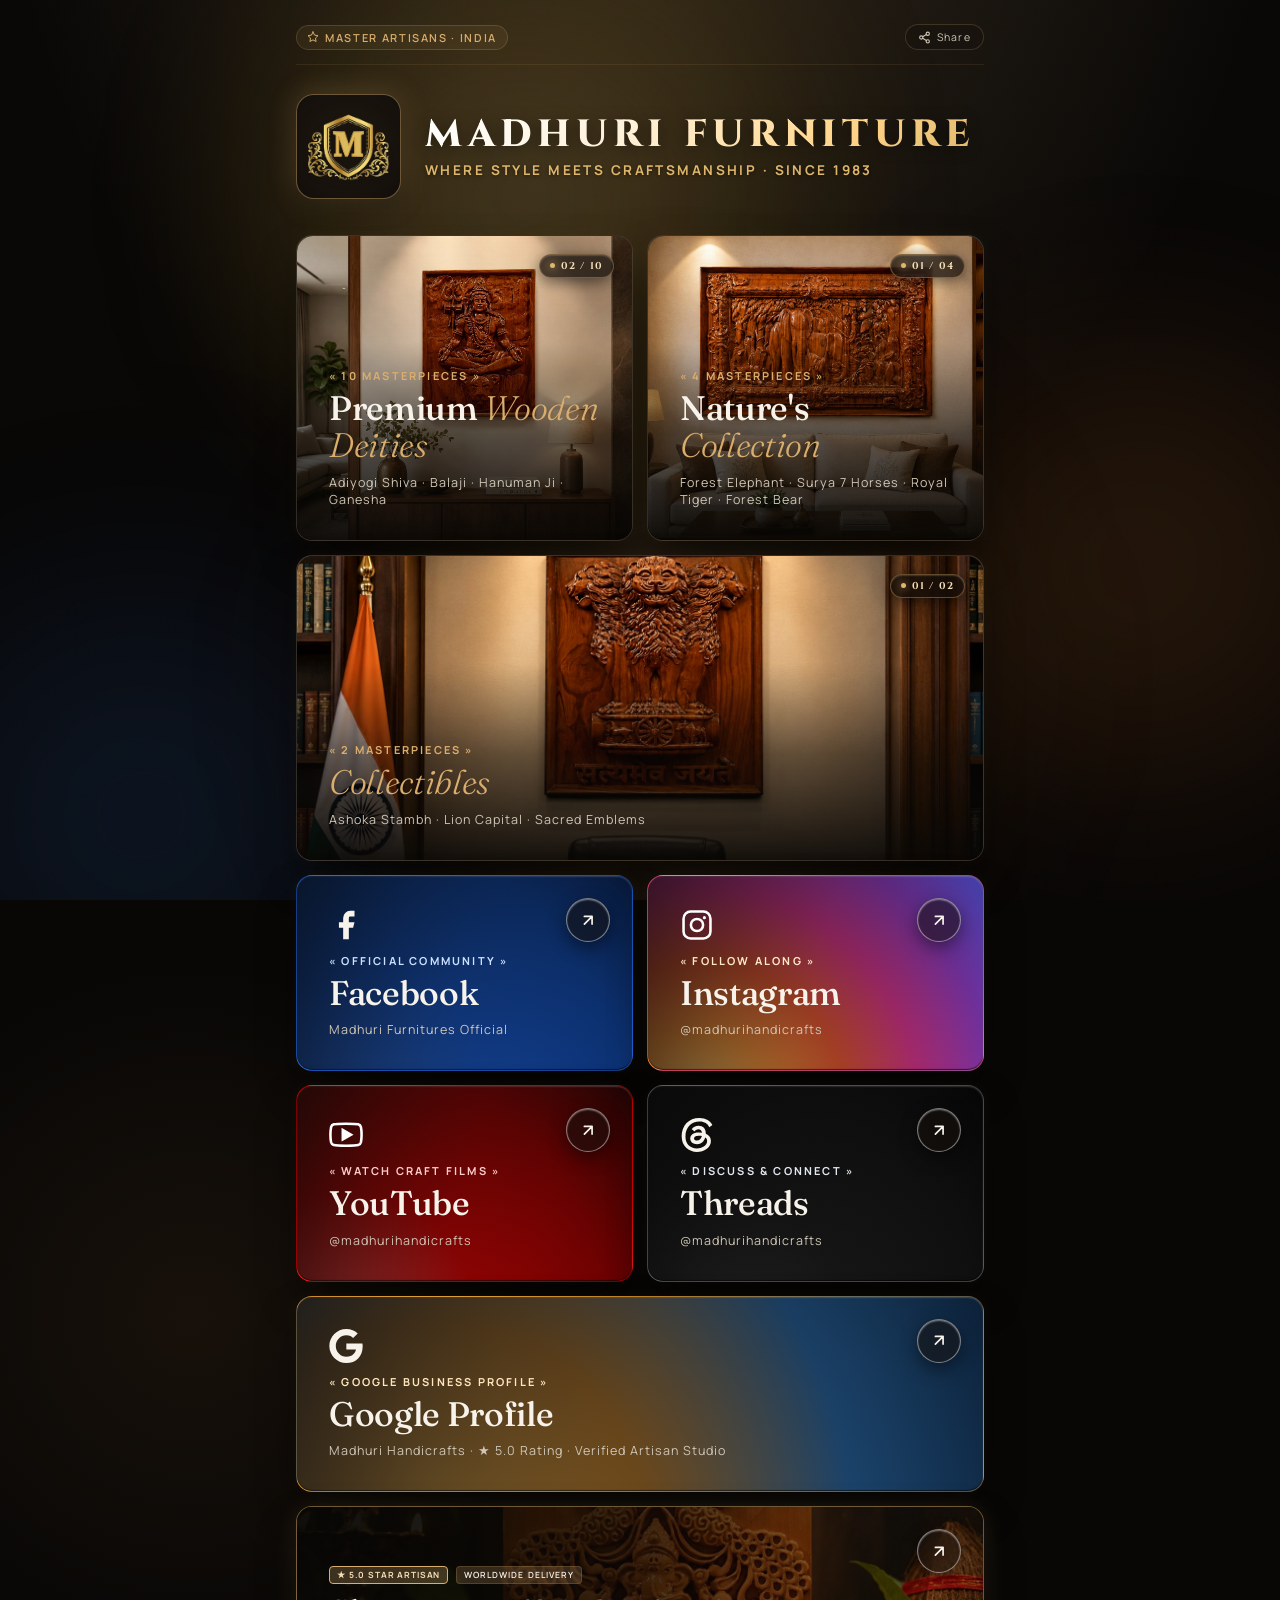
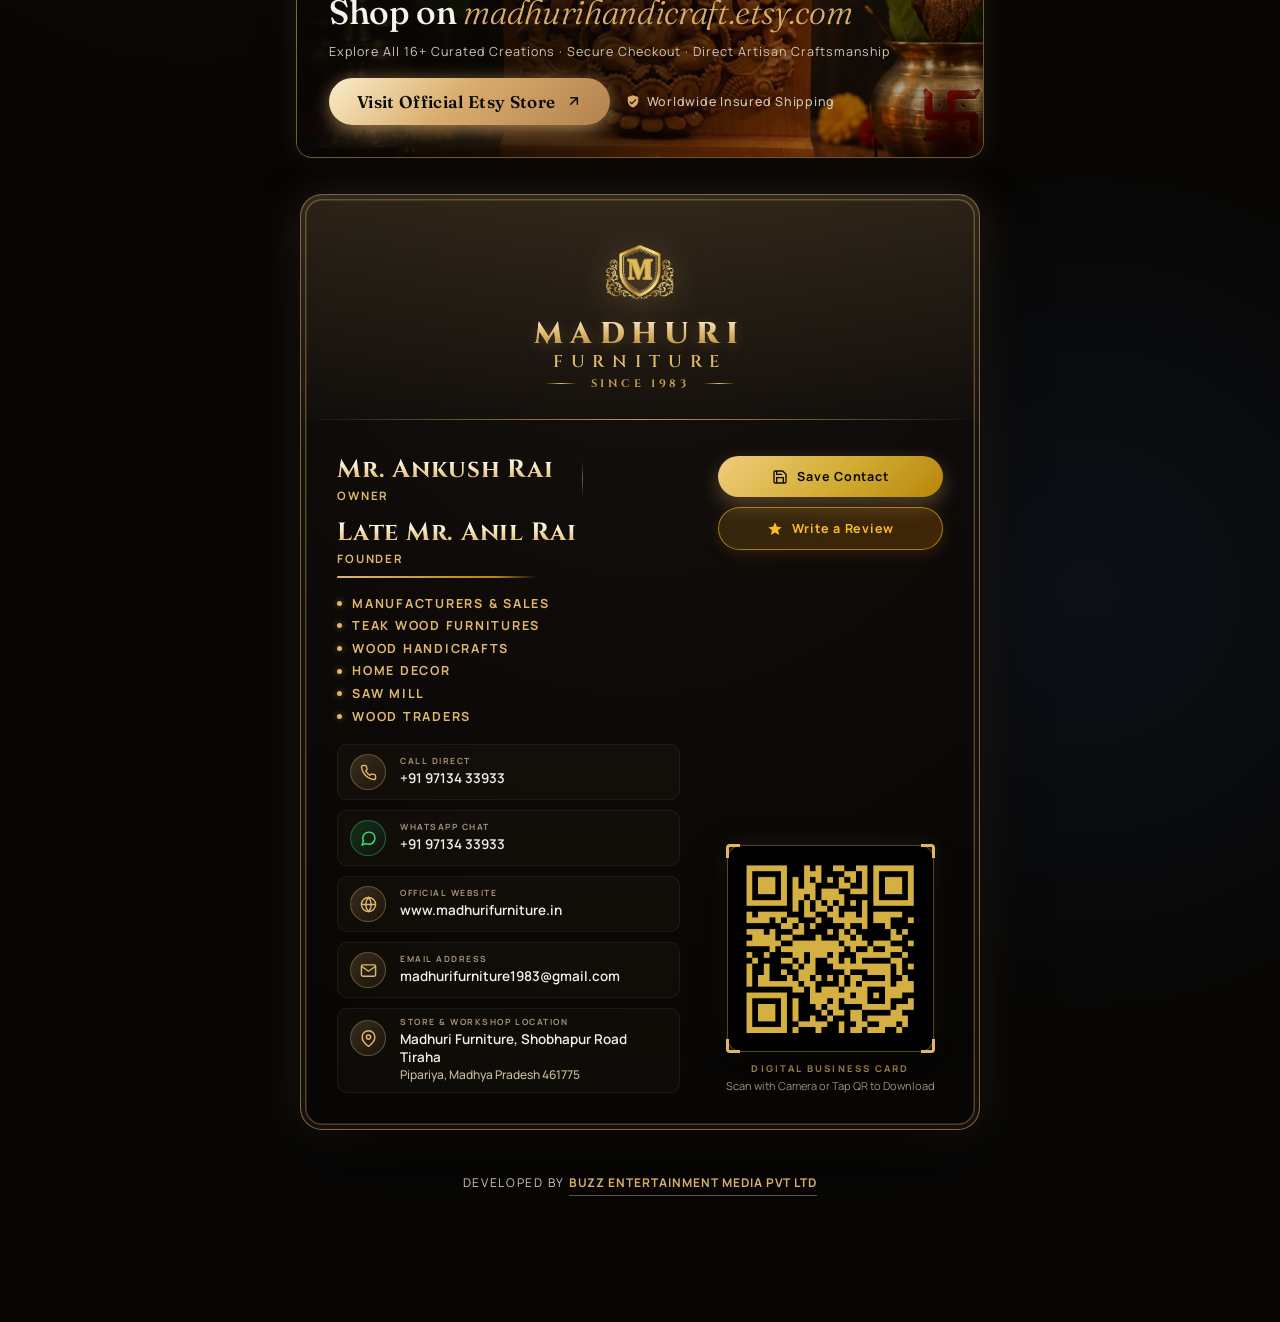
==== commit 1fcd0b4c: "Enlarge mobile logo to 94px and optimize header vertical alignment and tagline wrapping" ====
--- a/index.html
+++ b/index.html
@@ -24,7 +24,7 @@
   <link href="https://fonts.googleapis.com/css2?family=Cinzel:wght@400;600;700;800&family=Fraunces:ital,opsz,wght@0,9..144,300;0,9..144,400;0,9..144,500;0,9..144,600;1,9..144,300;1,9..144,400&family=Manrope:wght@400;500;600;700&display=swap" rel="stylesheet">
 
   <!-- Stylesheets -->
-  <link rel="stylesheet" href="css/main.css?v=2.4">
+  <link rel="stylesheet" href="css/main.css?v=2.6">
 </head>
 <body>
 
@@ -63,7 +63,7 @@
       </div>
       <div class="hub-header-text">
         <h1 class="wordmark">MADHURI FURNITURE</h1>
-        <div class="tagline">WHERE STYLE MEETS CRAFTSMANSHIP · SINCE 1983</div>
+        <div class="tagline">WHERE STYLE MEETS CRAFTSMANSHIP <span class="tagline-est">· SINCE 1983</span></div>
       </div>
     </section>
 
--- a/css/main.css
+++ b/css/main.css
@@ -309,6 +309,10 @@
   text-shadow: 0 1px 4px rgba(0, 0, 0, 0.5);
 }
 
+.tagline-est {
+  white-space: nowrap;
+}
+
 /* ==========================================================================
    FEATURE TILES SECTION (Bronzerr Style Showcase Cards)
    ========================================================================== */
@@ -808,28 +812,50 @@
   }
 
   .hub-header {
-    padding: 6px 0 10px !important;
+    padding: 8px 0 14px !important;
     justify-content: flex-start !important;
-    gap: 12px !important;
+    align-items: center !important;
+    gap: 14px !important;
   }
 
   .hub-brand-crest-wrap {
-    width: 50px !important;
-    height: 50px !important;
-    border-radius: 12px !important;
+    width: clamp(82px, 22vw, 94px) !important;
+    height: clamp(82px, 22vw, 94px) !important;
+    min-width: clamp(82px, 22vw, 94px) !important;
+    border-radius: 18px !important;
     padding: 3px !important;
+    flex-shrink: 0 !important;
+    box-shadow: 0 0 24px rgba(217, 173, 109, 0.35), 0 8px 18px rgba(0, 0, 0, 0.85) !important;
+    border: 1.2px solid rgba(217, 173, 109, 0.55) !important;
+  }
+
+  .hub-brand-crest {
+    width: 100% !important;
+    height: 100% !important;
+    object-fit: contain !important;
+    filter: drop-shadow(0 4px 10px rgba(217, 173, 109, 0.45)) drop-shadow(0 2px 6px rgba(0,0,0,0.85)) !important;
+  }
+
+  .hub-header-text {
+    display: flex !important;
+    flex-direction: column !important;
+    justify-content: center !important;
+    min-width: 0 !important;
   }
 
   .hub-header .wordmark {
-    font-size: clamp(20px, 5.2vw, 24px) !important;
-    letter-spacing: 0.14em !important;
+    font-size: clamp(20px, 5.5vw, 24px) !important;
+    letter-spacing: 0.12em !important;
+    line-height: 1.1 !important;
   }
 
   .hub-header .tagline {
-    font-size: clamp(9px, 2.4vw, 11px) !important;
-    letter-spacing: 0.13em !important;
-    margin-top: 3px !important;
+    font-size: clamp(8px, 2.1vw, 9.8px) !important;
+    letter-spacing: 0.08em !important;
+    margin-top: 4px !important;
     opacity: 1 !important;
+    line-height: 1.35 !important;
+    color: #e2be7e !important;
   }
 
   .hub-cards-grid {
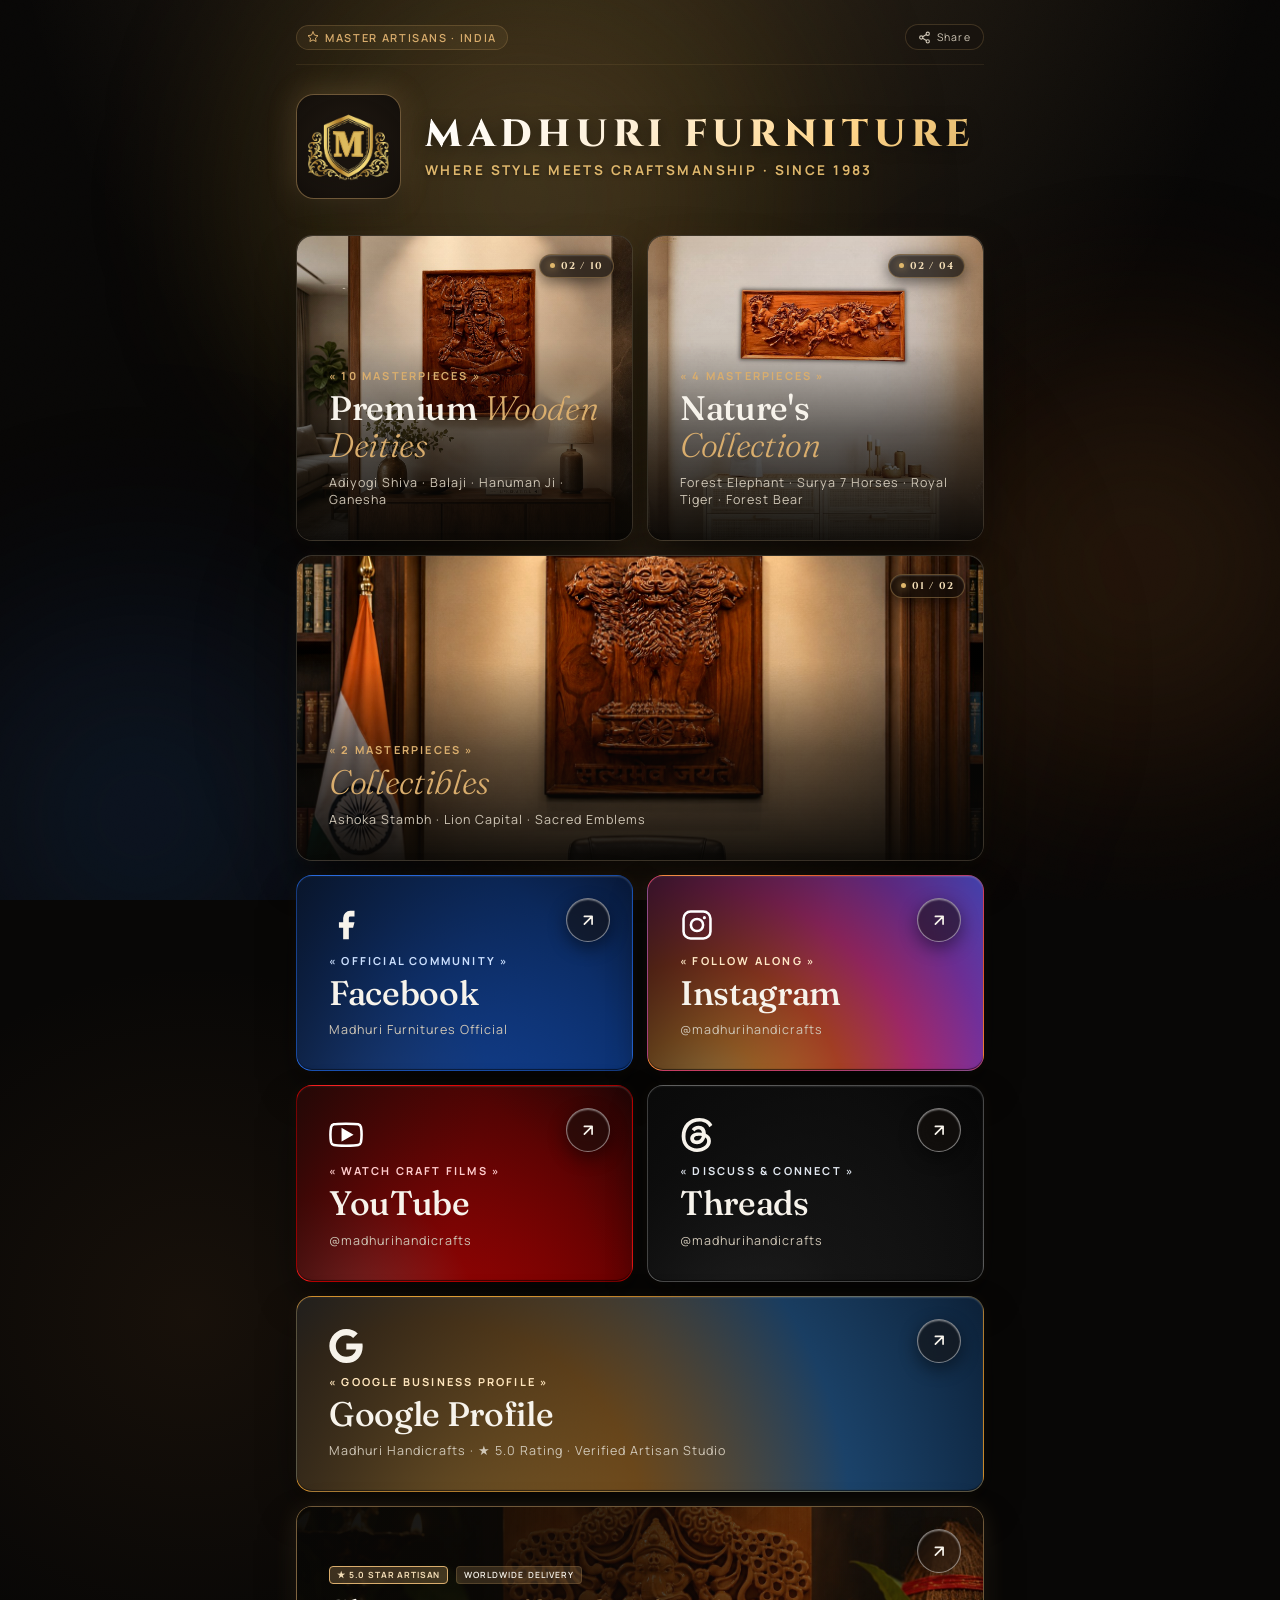
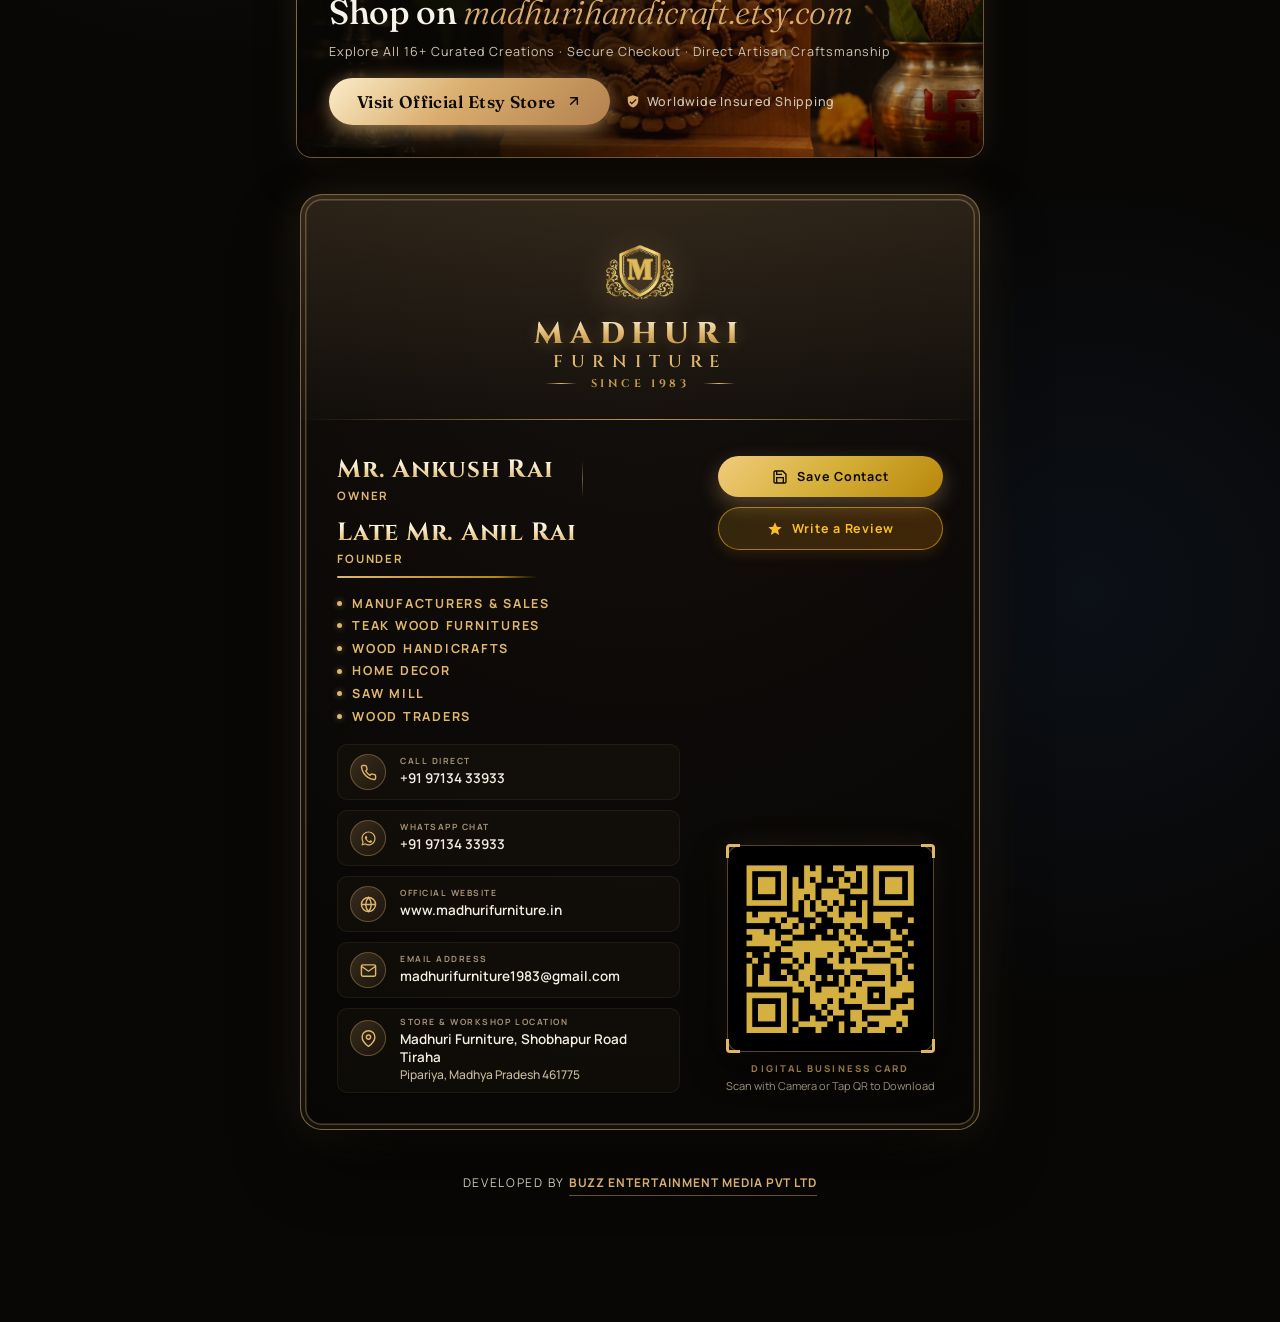
==== commit c200b375: "Replace WhatsApp icon with official logo in matching gold luxury styling" ====
--- a/index.html
+++ b/index.html
@@ -24,7 +24,7 @@
   <link href="https://fonts.googleapis.com/css2?family=Cinzel:wght@400;600;700;800&family=Fraunces:ital,opsz,wght@0,9..144,300;0,9..144,400;0,9..144,500;0,9..144,600;1,9..144,300;1,9..144,400&family=Manrope:wght@400;500;600;700&display=swap" rel="stylesheet">
 
   <!-- Stylesheets -->
-  <link rel="stylesheet" href="css/main.css?v=2.6">
+  <link rel="stylesheet" href="css/main.css?v=2.7">
 </head>
 <body>
 
@@ -300,8 +300,8 @@
 
               <!-- WhatsApp Chat (Directly below Call) -->
               <a class="vcard-contact-item" href="https://wa.me/919713433933?text=Hello%20Ankush%20ji,%20I%20am%20contacting%20you%20from%20Madhuri%20Furniture%20visiting%20card." target="_blank" rel="noopener">
-                <span class="vcard-c-icon vcard-wa-c-icon">
-                  <svg viewBox="0 0 24 24" fill="none" stroke="currentColor" stroke-width="2"><path d="M21 11.5a8.38 8.38 0 0 1-.9 3.8 8.5 8.5 0 0 1-7.6 4.7 8.38 8.38 0 0 1-3.8-.9L3 21l1.9-5.7a8.38 8.38 0 0 1-.9-3.8 8.5 8.5 0 0 1 4.7-7.6 8.38 8.38 0 0 1 3.8-.9h.5a8.48 8.48 0 0 1 8 8v.5z"/></svg>
+                <span class="vcard-c-icon">
+                  <svg viewBox="0 0 24 24" fill="currentColor"><path d="M12.04 2c-5.46 0-9.91 4.45-9.91 9.91 0 1.75.46 3.45 1.32 4.95L2.05 22l5.25-1.38c1.45.79 3.08 1.21 4.74 1.21 5.46 0 9.91-4.45 9.91-9.91 0-2.65-1.03-5.14-2.9-7.01A9.816 9.816 0 0 0 12.04 2zm.01 1.67c2.2 0 4.26.86 5.82 2.42a8.225 8.225 0 0 1 2.41 5.83c0 4.54-3.7 8.24-8.24 8.24-1.48 0-2.93-.4-4.2-1.15l-.3-.18-3.12.82.83-3.04-.2-.31a8.19 8.19 0 0 1-1.26-4.38c0-4.54 3.7-8.24 8.24-8.24zm4.52 11.66c-.25-.13-1.47-.72-1.7-.81-.23-.08-.39-.13-.56.13-.17.25-.64.81-.79.97-.14.17-.29.19-.54.06-.25-.13-1.06-.39-2.02-1.25-.75-.67-1.25-1.5-1.4-1.75-.15-.25-.02-.39.11-.51.11-.11.25-.29.37-.44.12-.15.17-.25.25-.42.08-.17.04-.31-.02-.44-.06-.13-.56-1.35-.77-1.85-.2-.49-.41-.42-.56-.43h-.48c-.17 0-.44.06-.67.31-.23.25-.87.85-.87 2.08 0 1.22.89 2.4 1.01 2.57.13.17 1.76 2.68 4.26 3.76.6.26 1.06.41 1.42.53.6.19 1.15.16 1.58.1.48-.07 1.47-.6 1.68-1.18.21-.58.21-1.08.15-1.18-.06-.1-.23-.17-.48-.29z"/></svg>
                 </span>
                 <div class="vcard-c-info">
                   <span class="vcard-c-label">WHATSAPP CHAT</span>
--- a/css/main.css
+++ b/css/main.css
@@ -1355,19 +1355,6 @@
   height: 17px;
 }
 
-/* WhatsApp Icon in Verified Contacts */
-.vcard-wa-c-icon {
-  color: #4ade80;
-  border-color: rgba(74, 222, 128, 0.35);
-  background: linear-gradient(135deg, rgba(37, 211, 102, 0.18), rgba(20, 83, 45, 0.10));
-}
-
-.vcard-contact-item:hover .vcard-wa-c-icon {
-  border-color: #25d366;
-  background: linear-gradient(135deg, rgba(37, 211, 102, 0.35), rgba(20, 83, 45, 0.22));
-  box-shadow: 0 0 12px rgba(37, 211, 102, 0.35);
-}
-
 .vcard-c-info {
   display: flex;
   flex-direction: column;
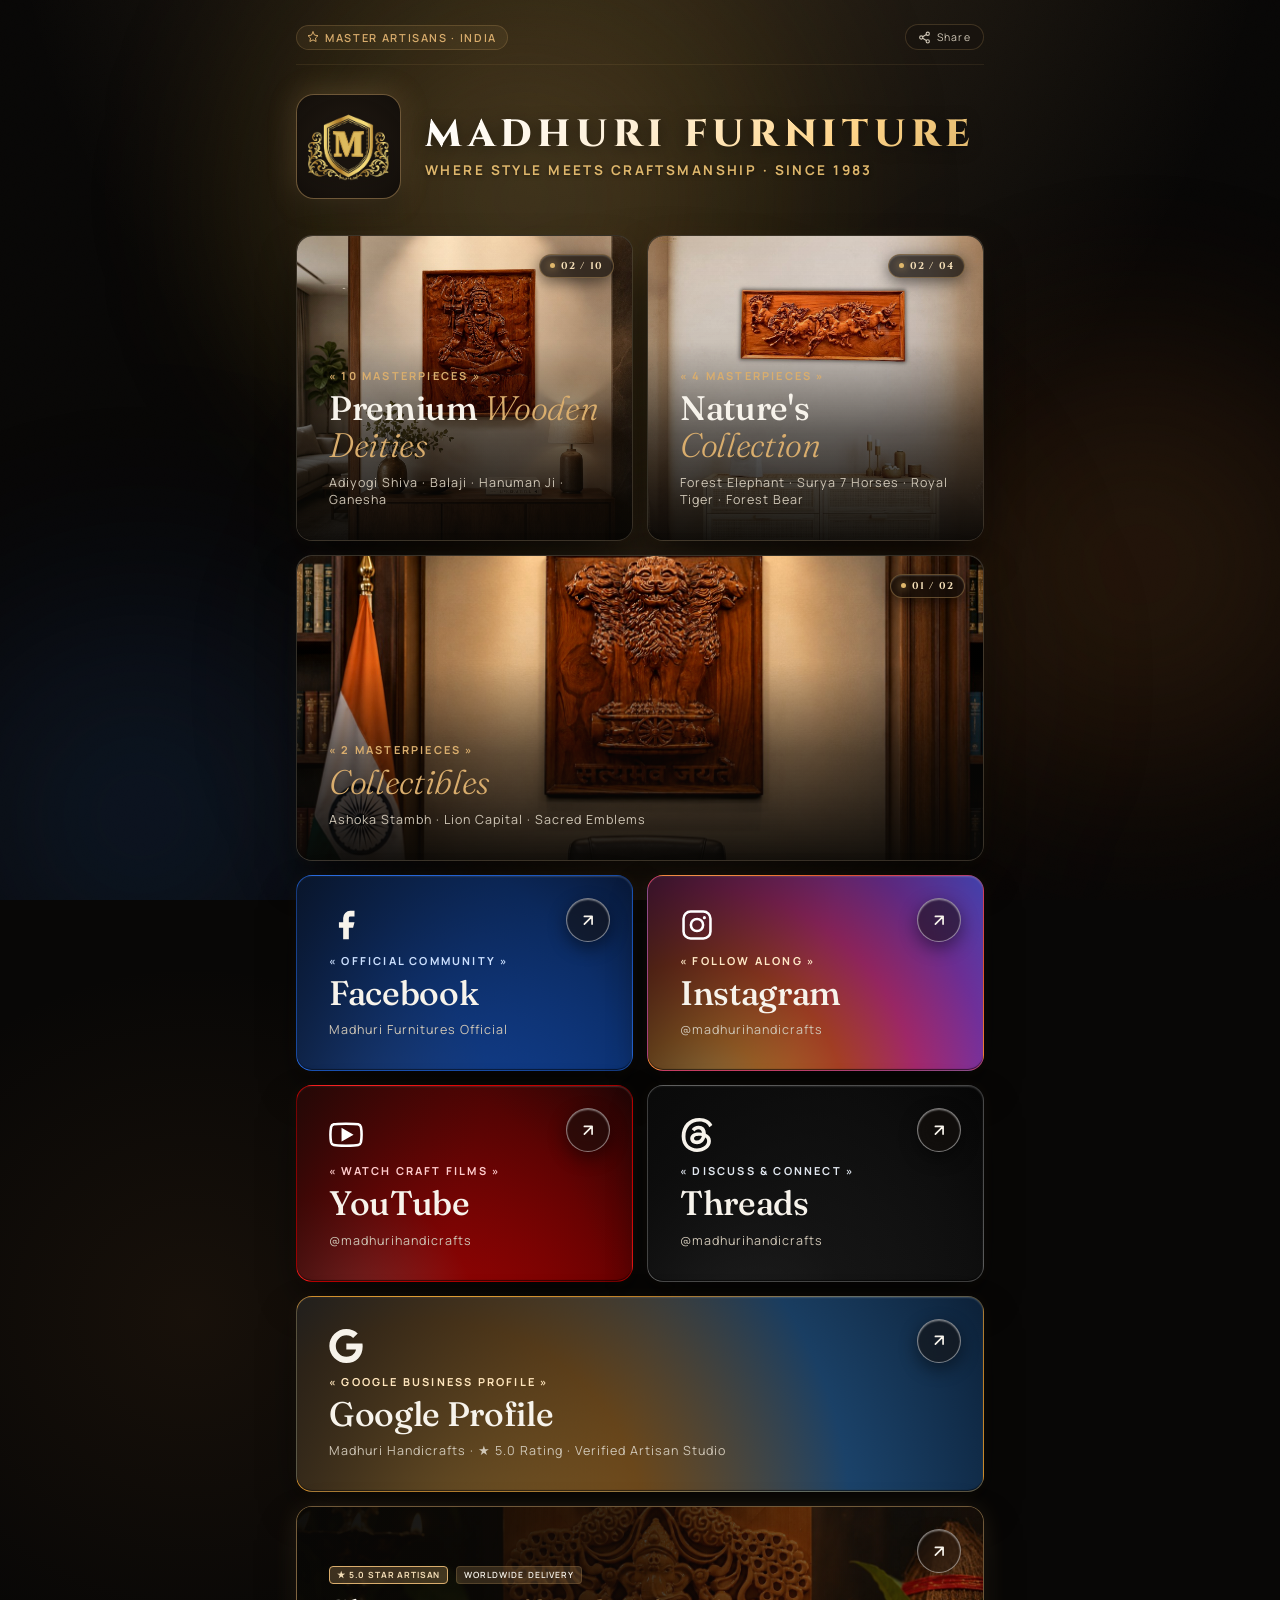
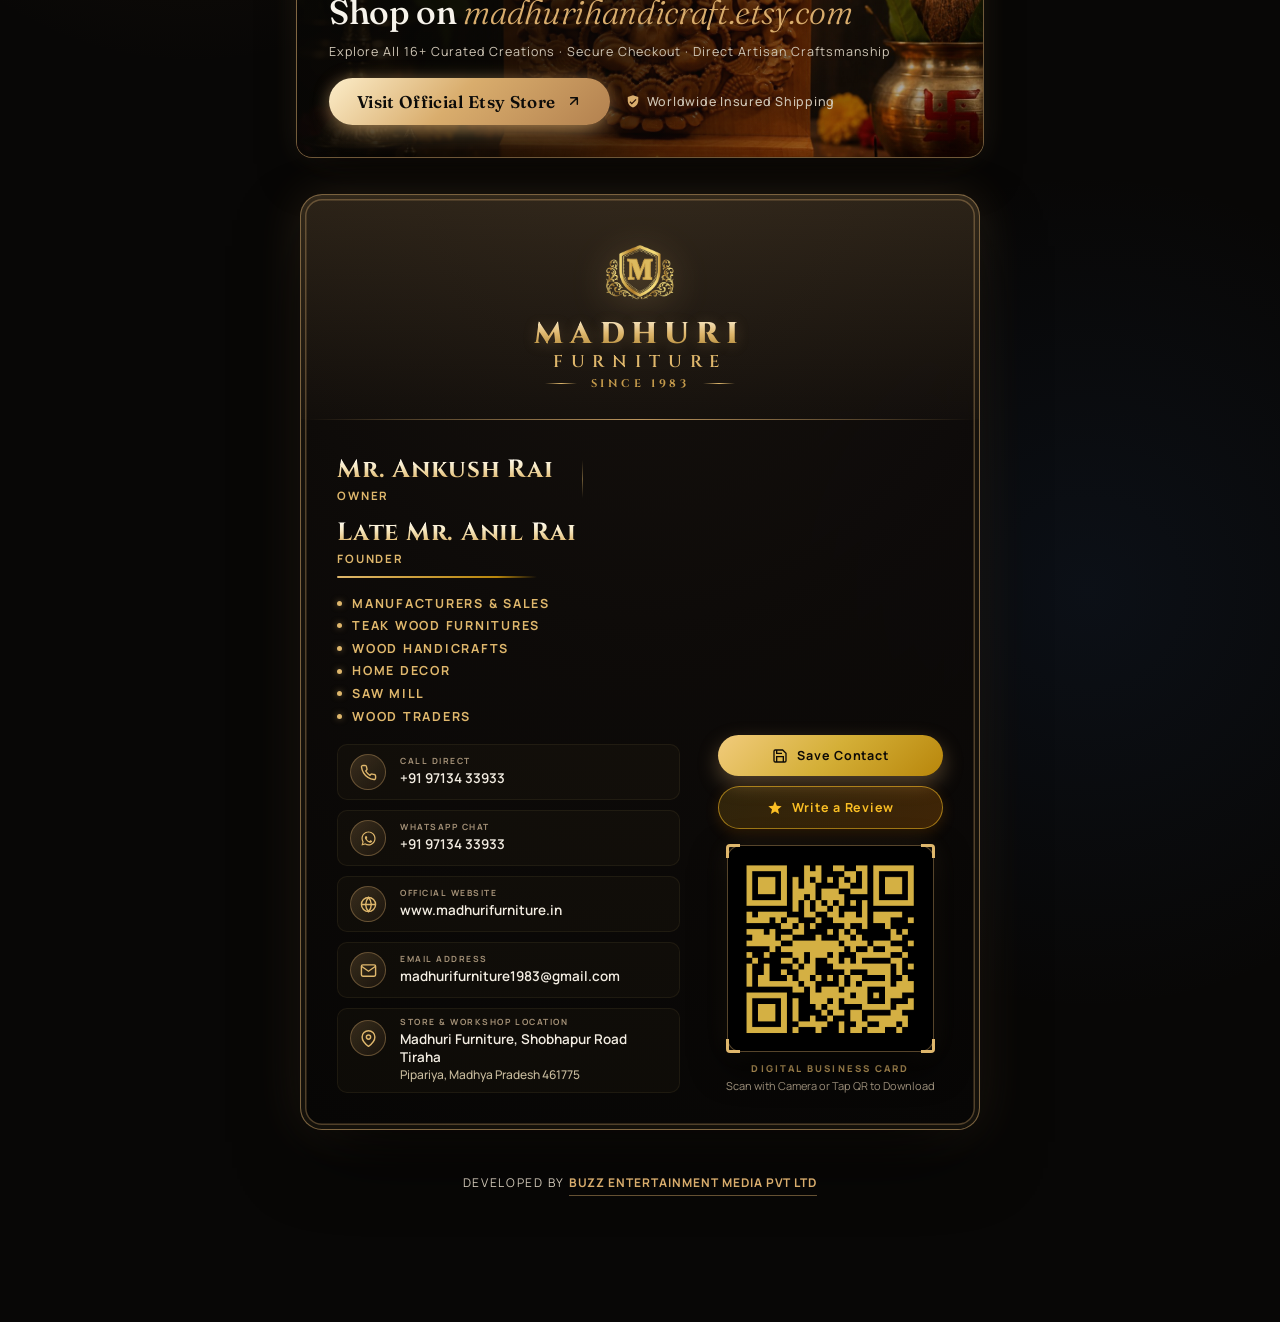
==== commit a558babe: "Move save and review buttons down directly above QR code" ====
--- a/index.html
+++ b/index.html
@@ -24,7 +24,7 @@
   <link href="https://fonts.googleapis.com/css2?family=Cinzel:wght@400;600;700;800&family=Fraunces:ital,opsz,wght@0,9..144,300;0,9..144,400;0,9..144,500;0,9..144,600;1,9..144,300;1,9..144,400&family=Manrope:wght@400;500;600;700&display=swap" rel="stylesheet">
 
   <!-- Stylesheets -->
-  <link rel="stylesheet" href="css/main.css?v=2.7">
+  <link rel="stylesheet" href="css/main.css?v=2.8">
 </head>
 <body>
 
--- a/css/main.css
+++ b/css/main.css
@@ -1395,19 +1395,21 @@
   display: flex;
   flex-direction: column;
   align-items: center;
-  gap: 22px;
+  gap: 16px;
   height: 100%;
+  justify-content: flex-end;
 }
 
 .vcard-actions {
   order: 1;
   width: 100%;
   max-width: 280px;
+  margin-top: auto;
 }
 
 .vcard-qr-box {
   order: 2;
-  margin-top: auto;
+  margin-top: 0;
   display: flex;
   flex-direction: column;
   align-items: center;
@@ -1684,10 +1686,11 @@
 
   .vcard-actions {
     max-width: 100%;
+    margin-top: 0;
   }
 
   .vcard-qr-box {
-    margin-top: 6px;
+    margin-top: 12px;
   }
 }
 
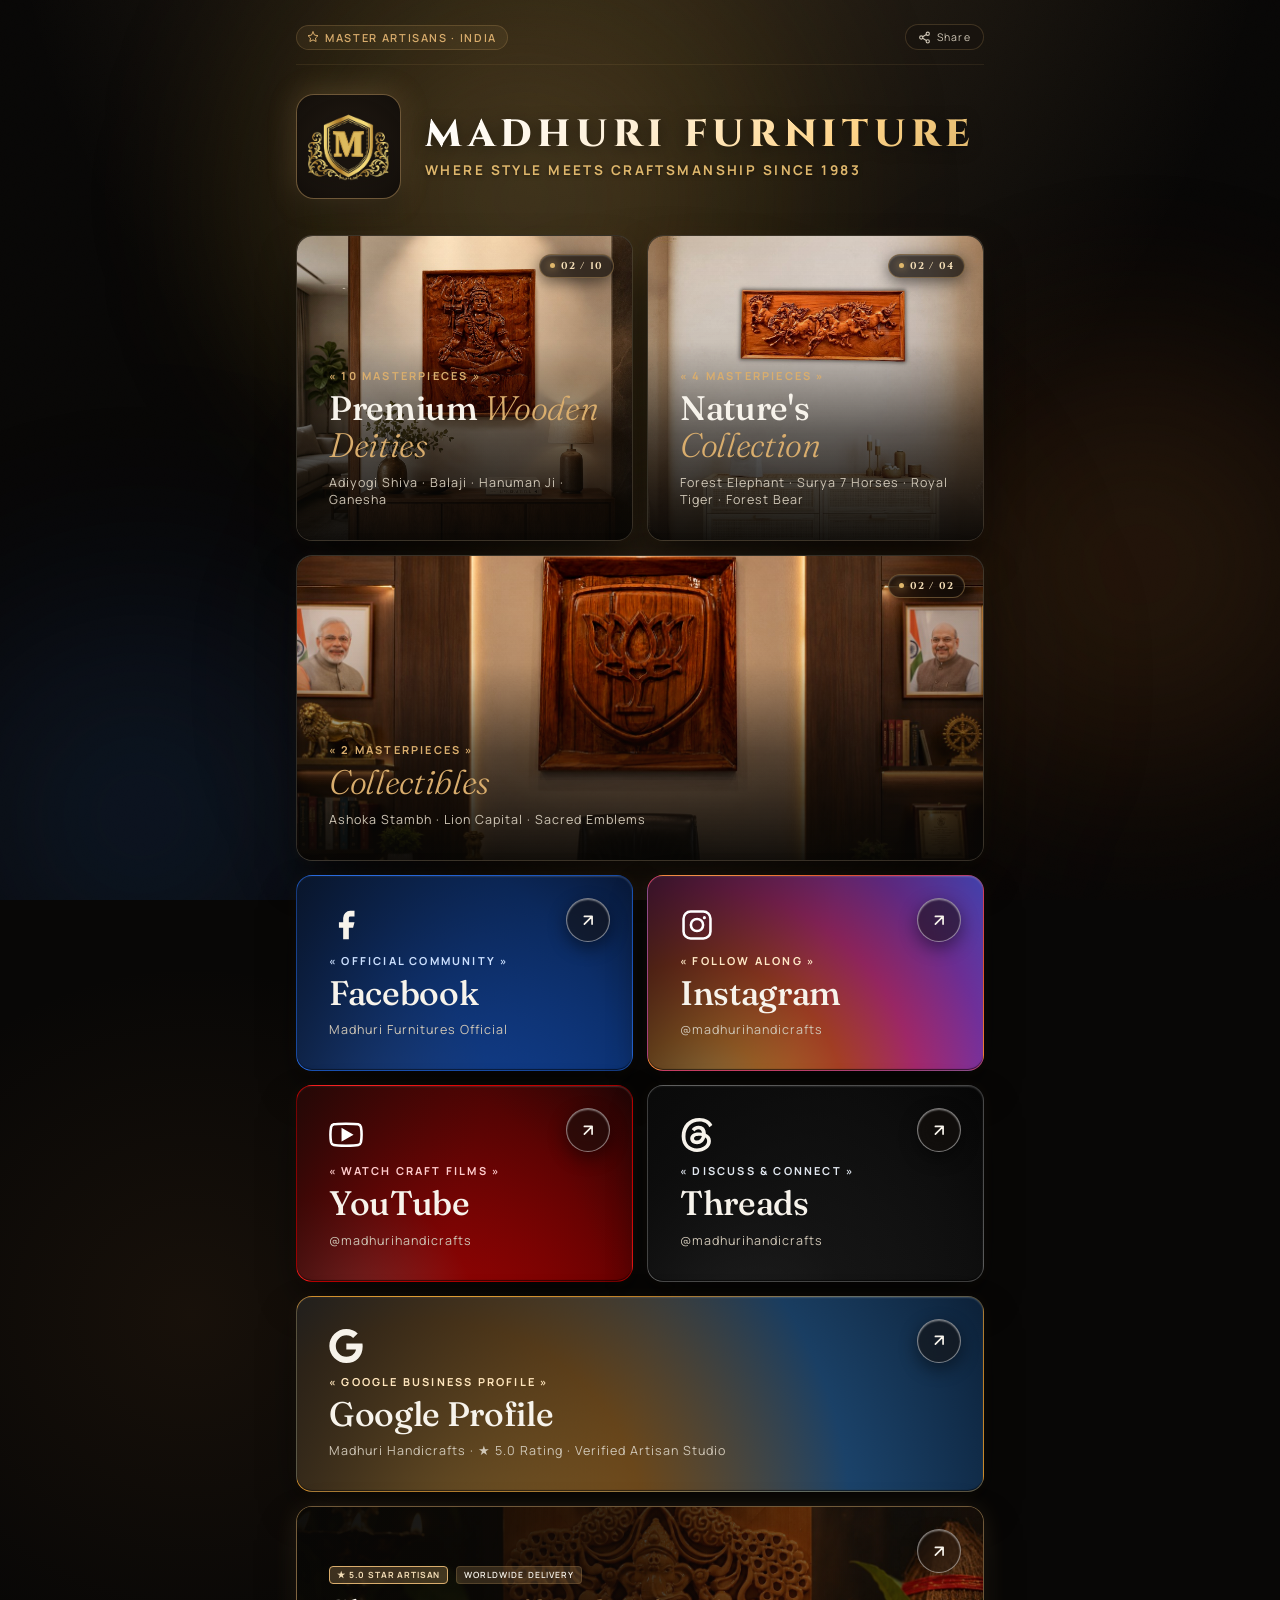
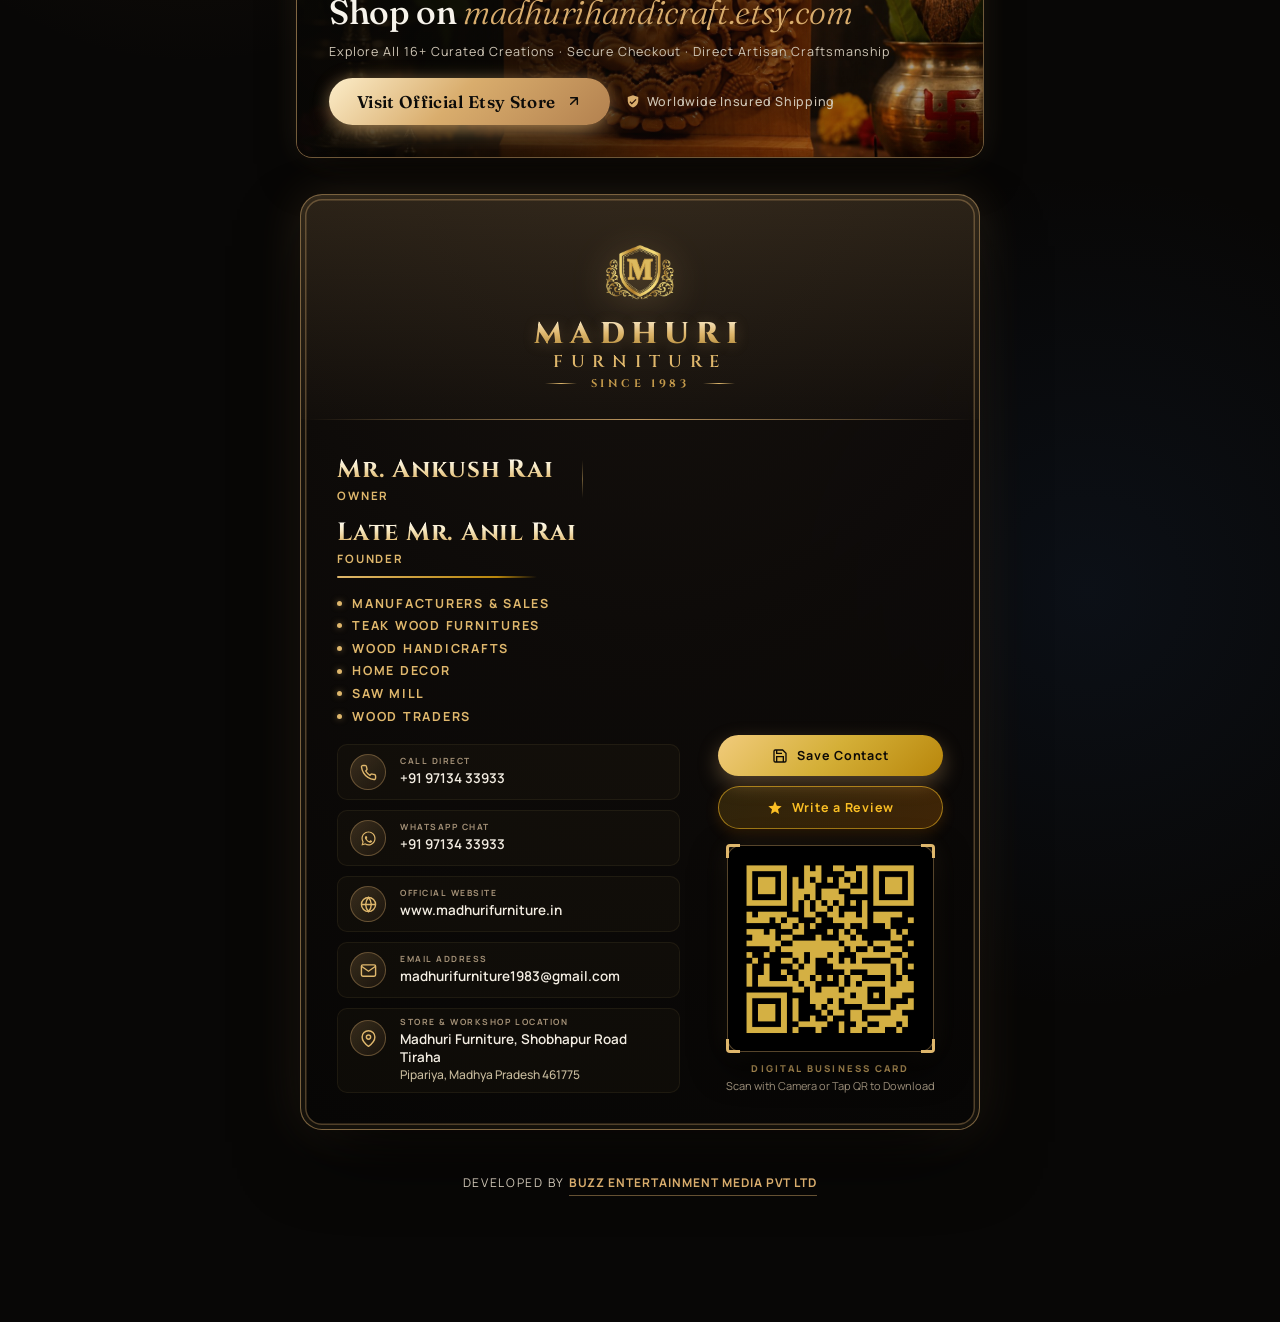
==== commit 4e1ee336: "Remove dot before SINCE 1983 in tagline" ====
--- a/index.html
+++ b/index.html
@@ -24,7 +24,7 @@
   <link href="https://fonts.googleapis.com/css2?family=Cinzel:wght@400;600;700;800&family=Fraunces:ital,opsz,wght@0,9..144,300;0,9..144,400;0,9..144,500;0,9..144,600;1,9..144,300;1,9..144,400&family=Manrope:wght@400;500;600;700&display=swap" rel="stylesheet">
 
   <!-- Stylesheets -->
-  <link rel="stylesheet" href="css/main.css?v=2.8">
+  <link rel="stylesheet" href="css/main.css?v=2.9">
 </head>
 <body>
 
@@ -63,7 +63,7 @@
       </div>
       <div class="hub-header-text">
         <h1 class="wordmark">MADHURI FURNITURE</h1>
-        <div class="tagline">WHERE STYLE MEETS CRAFTSMANSHIP <span class="tagline-est">· SINCE 1983</span></div>
+        <div class="tagline">WHERE STYLE MEETS CRAFTSMANSHIP <span class="tagline-est">SINCE 1983</span></div>
       </div>
     </section>
 
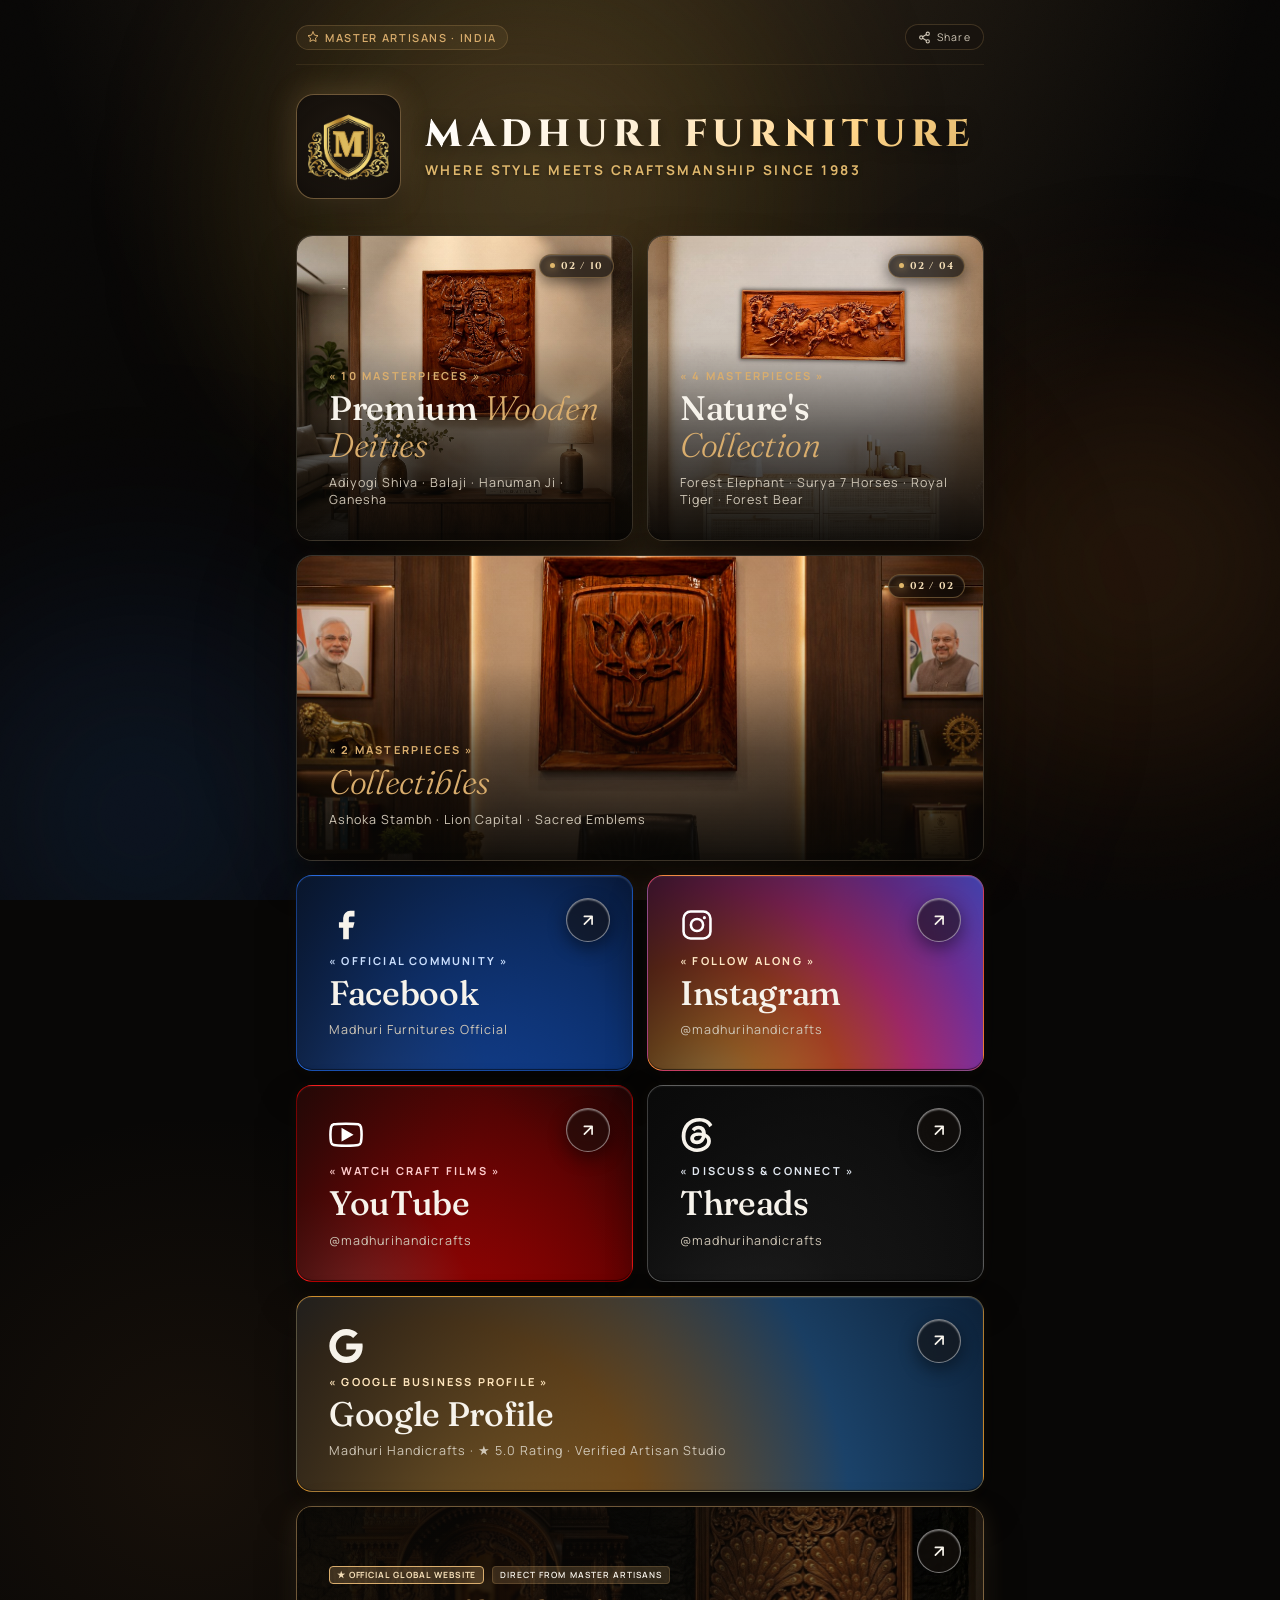
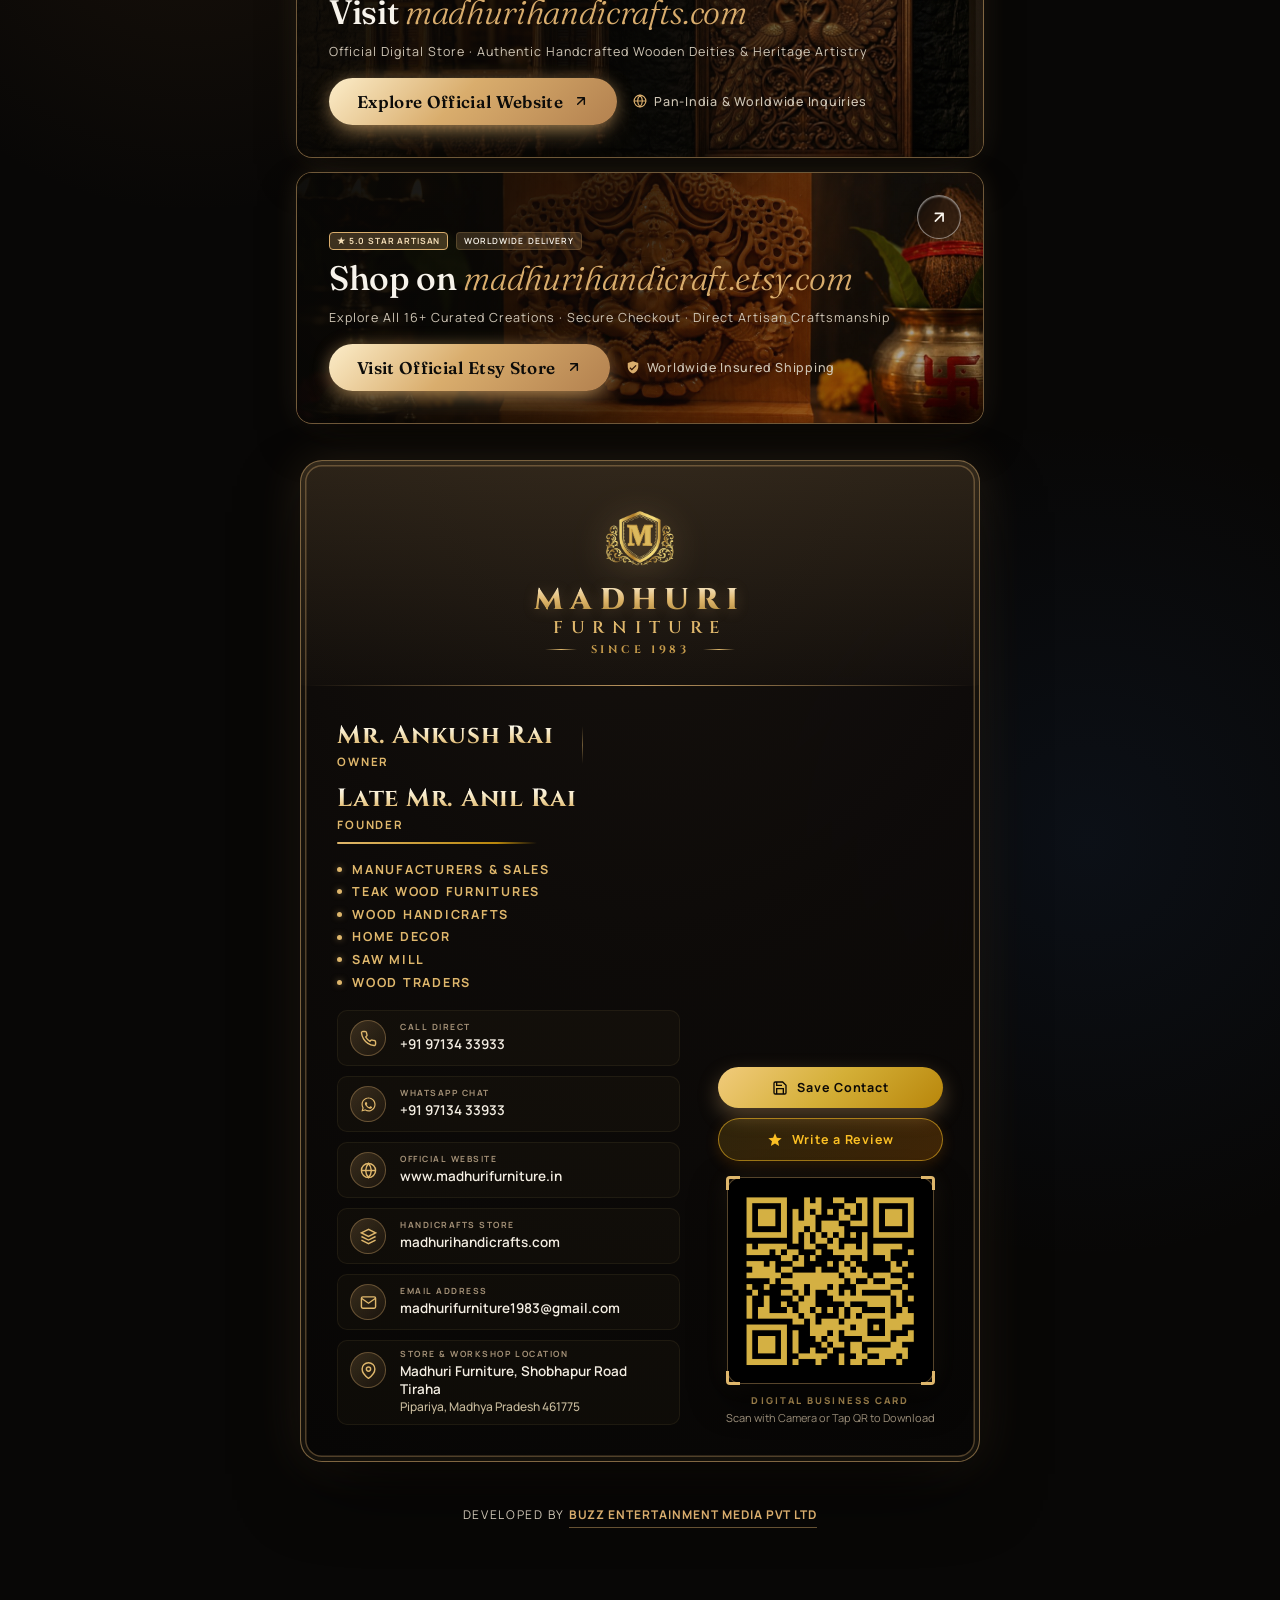
==== commit d0404aad: "Add madhurihandicrafts.com flagship card, authentic logo favicons, SEO metadata, sitemap.xml, robots" ====
--- a/index.html
+++ b/index.html
@@ -3,17 +3,51 @@
 <head>
   <meta charset="UTF-8">
   <meta name="viewport" content="width=device-width, initial-scale=1.0, viewport-fit=cover">
-  <title>MADHURI HANDICRAFTS — Timeless Indian Brass, Wood & Spiritual Artistry</title>
-  <meta name="description" content="Madhuri Handicrafts — Curated 2026 Collection of Handcrafted Brass Idols, Antique Urulis, Teakwood Jharokhas, and Sacred Temple Decor. Available on Etsy, Instagram, and Worldwide.">
+  <title>MADHURI HANDICRAFTS — Timeless Indian Brass, Wood &amp; Spiritual Artistry</title>
+  <meta name="description" content="Madhuri Handicrafts — Curated 2026 Collection of Handcrafted Brass Idols, Antique Urulis, Teakwood Jharokhas, and Sacred Temple Decor. Available on madhurihandicrafts.com, Etsy, and Worldwide.">
+  <meta name="keywords" content="Madhuri Handicrafts, Madhuri Furniture, Handcrafted Brass Idols, Teakwood Deities, Antique Uruli, Teakwood Jharokha, Adiyogi Statue, Wooden Temple Decor, Indian Handicrafts, Ankush Rai">
+  <meta name="author" content="Madhuri Handicrafts">
+  <meta name="robots" content="index, follow, max-image-preview:large, max-snippet:-1, max-video-preview:-1">
+  <link rel="canonical" href="https://madhurihandicrafts.com/">
+
+  <!-- Open Graph / Facebook / WhatsApp Rich Preview Metadata -->
+  <meta property="og:type" content="website">
+  <meta property="og:site_name" content="Madhuri Handicrafts">
+  <meta property="og:url" content="https://madhurihandicrafts.com/">
+  <meta property="og:title" content="MADHURI HANDICRAFTS — Timeless Indian Brass, Wood &amp; Spiritual Artistry">
+  <meta property="og:description" content="Explore handcrafted teakwood deities, temple architecture, brass idols &amp; heirloom collectibles. Master Artisans Since 1983. Direct worldwide shipping.">
+  <meta property="og:image" content="https://madhurihandicrafts.com/images/og-share-card.jpg">
+  <meta property="og:image:secure_url" content="https://madhurihandicrafts.com/images/og-share-card.jpg">
+  <meta property="og:image:type" content="image/jpeg">
+  <meta property="og:image:width" content="1200">
+  <meta property="og:image:height" content="630">
+  <meta property="og:image:alt" content="Madhuri Handicrafts Luxury Masterpieces Showcase">
+  <meta property="og:locale" content="en_IN">
+
+  <!-- Twitter / X Cards -->
+  <meta name="twitter:card" content="summary_large_image">
+  <meta name="twitter:url" content="https://madhurihandicrafts.com/">
+  <meta name="twitter:title" content="MADHURI HANDICRAFTS — Timeless Indian Brass, Wood &amp; Spiritual Artistry">
+  <meta name="twitter:description" content="Explore handcrafted teakwood deities, temple architecture, brass idols &amp; heirloom collectibles. Master Artisans Since 1983.">
+  <meta name="twitter:image" content="https://madhurihandicrafts.com/images/og-share-card.jpg">
+  <meta name="twitter:image:alt" content="Madhuri Handicrafts Luxury Masterpieces Showcase">
+
+  <!-- Favicons (Authentic Royal Madhuri Crest) -->
   <link rel="icon" href="favicon.svg" type="image/svg+xml">
+  <link rel="icon" href="favicon.ico" sizes="any">
+  <link rel="icon" type="image/png" sizes="32x32" href="favicon-32x32.png">
+  <link rel="icon" type="image/png" sizes="16x16" href="favicon-16x16.png">
+  <link rel="icon" type="image/png" sizes="64x64" href="favicon.png">
+  <link rel="apple-touch-icon" sizes="180x180" href="apple-touch-icon.png">
   <meta name="theme-color" content="#0c0b09">
   <meta name="apple-mobile-web-app-capable" content="yes">
   <meta name="apple-mobile-web-app-status-bar-style" content="black-translucent">
-  <meta name="apple-mobile-web-app-title" content="Madhuri Furniture">
+  <meta name="apple-mobile-web-app-title" content="Madhuri Handicrafts">
   <link rel="manifest" href="manifest.json">
 
   <!-- Preload Critical Hero Imagery -->
   <link rel="preload" as="image" href="images/madhuri_crest.png">
+  <link rel="preload" as="image" href="images/wooden_craft.jpg">
   <link rel="preload" as="image" href="images/hero_deities.jpg">
   <link rel="preload" as="image" href="images/hero_nature.jpg">
   <link rel="preload" as="image" href="images/hero_collectibles.jpg">
@@ -24,7 +58,87 @@
   <link href="https://fonts.googleapis.com/css2?family=Cinzel:wght@400;600;700;800&family=Fraunces:ital,opsz,wght@0,9..144,300;0,9..144,400;0,9..144,500;0,9..144,600;1,9..144,300;1,9..144,400&family=Manrope:wght@400;500;600;700&display=swap" rel="stylesheet">
 
   <!-- Stylesheets -->
-  <link rel="stylesheet" href="css/main.css?v=2.9">
+  <link rel="stylesheet" href="css/main.css?v=3.1">
+
+  <!-- Schema.org JSON-LD Structured Data for Google Rich Snippets -->
+  <script type="application/ld+json">
+  {
+    "@context": "https://schema.org",
+    "@graph": [
+      {
+        "@type": "Organization",
+        "@id": "https://madhurihandicrafts.com/#organization",
+        "name": "Madhuri Handicrafts",
+        "alternateName": "Madhuri Furniture",
+        "url": "https://madhurihandicrafts.com",
+        "logo": {
+          "@type": "ImageObject",
+          "url": "https://madhurihandicrafts.com/images/madhuri_crest.png",
+          "width": "435",
+          "height": "334"
+        },
+        "image": "https://madhurihandicrafts.com/images/og-share-card.jpg",
+        "foundingDate": "1983",
+        "founder": {
+          "@type": "Person",
+          "name": "Late Mr. Anil Rai"
+        },
+        "contactPoint": {
+          "@type": "ContactPoint",
+          "telephone": "+91-9713433933",
+          "contactType": "sales & customer support",
+          "areaServed": ["IN", "US", "GB", "CA", "AU", "AE"],
+          "availableLanguage": ["en", "hi"]
+        },
+        "sameAs": [
+          "https://madhurihandicraft.etsy.com",
+          "https://www.instagram.com/madhurihandicrafts",
+          "https://youtube.com/@madhurihandicrafts",
+          "https://www.facebook.com/share/1EeWiE2WVi/",
+          "https://www.google.com/search?kgmid=/g/11s93srvg5&hl=en-IN&q=MADHURI+HANDICRAFTS"
+        ]
+      },
+      {
+        "@type": "LocalBusiness",
+        "@id": "https://madhurihandicrafts.com/#store",
+        "name": "Madhuri Handicrafts & Madhuri Furniture",
+        "description": "Exquisite handcrafted teakwood deities, brass idols, antique urulis, wildlife panels & sacred collectibles since 1983.",
+        "image": "https://madhurihandicrafts.com/images/og-share-card.jpg",
+        "telephone": "+919713433933",
+        "email": "madhurifurniture1983@gmail.com",
+        "priceRange": "₹₹₹",
+        "address": {
+          "@type": "PostalAddress",
+          "streetAddress": "Shobhapur Road Tiraha",
+          "addressLocality": "Pipariya",
+          "addressRegion": "Madhya Pradesh",
+          "postalCode": "461775",
+          "addressCountry": "IN"
+        },
+        "geo": {
+          "@type": "GeoCoordinates",
+          "latitude": "22.7564",
+          "longitude": "78.3541"
+        },
+        "hasMap": "https://maps.app.goo.gl/J7iGzLyL3fMwRZnUA?g_st=awb",
+        "aggregateRating": {
+          "@type": "AggregateRating",
+          "ratingValue": "5.0",
+          "reviewCount": "148"
+        }
+      },
+      {
+        "@type": "WebSite",
+        "@id": "https://madhurihandicrafts.com/#website",
+        "url": "https://madhurihandicrafts.com",
+        "name": "Madhuri Handicrafts",
+        "publisher": {
+          "@id": "https://madhurihandicrafts.com/#organization"
+        }
+      }
+    ]
+  }
+  </script>
 </head>
 <body>
 
@@ -200,7 +314,35 @@
         </a>
       </div>
 
-      <!-- Card 8: THE BIG ETSY FLAGSHIP CARD (Replaces the lone button with a proper large luxury card!) -->
+      <!-- Card: THE OFFICIAL WEBSITE FLAGSHIP CARD (madhurihandicrafts.com) -->
+      <a class="tile website-flagship-card full-width-span" href="https://madhurihandicrafts.com" target="_blank" rel="noopener" title="Visit Official Website - madhurihandicrafts.com">
+        <div class="tile-img" data-full="images/wooden_craft.jpg"></div>
+        <div class="tile-scrim"></div>
+        <div class="tile-arrow" aria-hidden="true">
+          <svg viewBox="0 0 24 24" fill="none" stroke-width="2.2" stroke-linecap="round" stroke-linejoin="round"><path d="M7 17 17 7M7 7h10v10"/></svg>
+        </div>
+        <div class="tile-content">
+          <div class="tile-badge-row">
+            <span class="tile-chip website-gold-chip">★ Official Global Website</span>
+            <span class="tile-chip">Direct From Master Artisans</span>
+          </div>
+          <h2 class="tile-title">Visit <em>madhurihandicrafts.com</em></h2>
+          <span class="tile-meta">Official Digital Store · Authentic Handcrafted Wooden Deities &amp; Heritage Artistry</span>
+          
+          <div class="website-card-action-row">
+            <span class="website-card-btn">
+              <span>Explore Official Website</span>
+              <svg viewBox="0 0 24 24" fill="none" stroke="currentColor" stroke-width="2.2" stroke-linecap="round" stroke-linejoin="round"><path d="M7 17 17 7M7 7h10v10"/></svg>
+            </span>
+            <span class="website-trust-badge">
+              <svg viewBox="0 0 24 24" fill="none" stroke="currentColor" stroke-width="2" stroke-linecap="round" stroke-linejoin="round"><circle cx="12" cy="12" r="10"/><line x1="2" y1="12" x2="22" y2="12"/><path d="M12 2a15.3 15.3 0 0 1 4 10 15.3 15.3 0 0 1-4 10 15.3 15.3 0 0 1-4-10 15.3 15.3 0 0 1 4-10z"/></svg>
+              <span>Pan-India &amp; Worldwide Inquiries</span>
+            </span>
+          </div>
+        </div>
+      </a>
+
+      <!-- Card: THE BIG ETSY FLAGSHIP CARD (Official Etsy Global Store) -->
       <a class="tile etsy-flagship-card full-width-span" href="https://madhurihandicraft.etsy.com" target="_blank" rel="noopener" title="Shop on madhurihandicraft.etsy.com">
         <div class="tile-img" data-full="images/hero_deities.jpg"></div>
         <div class="tile-scrim"></div>
@@ -320,6 +462,17 @@
                 </div>
               </a>
 
+              <!-- Handicrafts Website -->
+              <a class="vcard-contact-item" href="https://madhurihandicrafts.com" target="_blank" rel="noopener">
+                <span class="vcard-c-icon">
+                  <svg viewBox="0 0 24 24" fill="none" stroke="currentColor" stroke-width="2"><path d="M12 2L2 7l10 5 10-5-10-5zM2 17l10 5 10-5M2 12l10 5 10-5"/></svg>
+                </span>
+                <div class="vcard-c-info">
+                  <span class="vcard-c-label">HANDICRAFTS STORE</span>
+                  <span class="vcard-c-text">madhurihandicrafts.com</span>
+                </div>
+              </a>
+
               <!-- Email -->
               <a class="vcard-contact-item" href="mailto:madhurifurniture1983@gmail.com">
                 <span class="vcard-c-icon">
@@ -470,6 +623,7 @@
 TEL;TYPE=CELL,VOICE,PREF:+919713433933
 EMAIL;TYPE=WORK,INTERNET:madhurifurniture1983@gmail.com
 URL;TYPE=WORK:https://www.madhurifurniture.in
+URL;TYPE=WORK;X-LABEL="Handicrafts":https://madhurihandicrafts.com
 ADR;TYPE=WORK:;;Shobhapur Road Tiraha;Pipariya;Madhya Pradesh;461775;India
 END:VCARD`;
 
--- a/css/main.css
+++ b/css/main.css
@@ -937,6 +937,91 @@
   width: 100%;
 }
 
+/* Full-Width Luxury Official Website Flagship Card (madhurihandicrafts.com) */
+.tile.website-flagship-card {
+  width: 100%;
+  min-height: clamp(210px, 28vh, 290px);
+  border: 1px solid rgba(217, 173, 109, 0.45);
+  background: radial-gradient(ellipse 90% 70% at 15% 50%, rgba(217, 173, 109, 0.22), transparent 75%), var(--surface-card);
+  box-shadow: 0 20px 48px -14px rgba(0, 0, 0, 0.8), 0 0 30px -6px rgba(217, 173, 109, 0.22);
+}
+
+.tile.website-flagship-card:hover {
+  border-color: var(--gold);
+  transform: translateY(-5px);
+  box-shadow: 0 28px 60px -16px rgba(0, 0, 0, 0.92), 0 0 42px -4px rgba(217, 173, 109, 0.45);
+}
+
+.tile.website-flagship-card .tile-scrim {
+  background: linear-gradient(105deg, rgba(8, 7, 5, 0.96) 0%, rgba(8, 7, 5, 0.80) 45%, rgba(8, 7, 5, 0.35) 85%, rgba(8, 7, 5, 0.15) 100%);
+}
+
+.tile.website-flagship-card .tile-content {
+  max-width: 680px;
+  gap: 10px;
+}
+
+.website-gold-chip {
+  background: rgba(217, 173, 109, 0.25) !important;
+  color: var(--gold-light) !important;
+  border: 1px solid var(--gold) !important;
+  font-weight: 700 !important;
+  letter-spacing: 0.10em !important;
+}
+
+.website-card-action-row {
+  display: flex;
+  align-items: center;
+  gap: 16px;
+  margin-top: 8px;
+  flex-wrap: wrap;
+}
+
+.website-card-btn {
+  display: inline-flex;
+  align-items: center;
+  gap: 10px;
+  font-family: var(--font-serif);
+  font-weight: 600;
+  font-size: clamp(14px, 1.8vw, 17px);
+  letter-spacing: 0.02em;
+  color: var(--black);
+  background: linear-gradient(135deg, #fcedc9 0%, var(--gold) 45%, var(--bronze) 100%);
+  padding: 13px 28px;
+  border-radius: 100px;
+  box-shadow: 0 10px 26px -8px rgba(217, 173, 109, 0.75), 0 0 16px rgba(217, 173, 109, 0.35);
+  transition: all 0.35s var(--ease);
+  position: relative;
+  overflow: hidden;
+}
+
+.tile.website-flagship-card:hover .website-card-btn {
+  transform: translateX(4px);
+  box-shadow: 0 14px 34px -8px rgba(217, 173, 109, 0.95), 0 0 24px rgba(217, 173, 109, 0.5);
+}
+
+.website-card-btn svg {
+  width: 16px;
+  height: 16px;
+  flex: 0 0 auto;
+}
+
+.website-trust-badge {
+  display: inline-flex;
+  align-items: center;
+  gap: 7px;
+  font-size: 12.5px;
+  letter-spacing: 0.06em;
+  color: var(--ivory-dim);
+  font-weight: 500;
+}
+
+.website-trust-badge svg {
+  width: 14px;
+  height: 14px;
+  color: var(--gold);
+}
+
 /* Full-Width Luxury Etsy Flagship Card */
 .tile.etsy-flagship-card {
   width: 100%;
@@ -2244,7 +2329,7 @@
   }
 
   /* 3 Masterpiece Showcase Cards: Properly BADE (large, tall & spacious) with full clear imagery */
-  .hub-cards-grid > .tile:not(.etsy-flagship-card):not(.hub-social-matrix) {
+  .hub-cards-grid > .tile:not(.etsy-flagship-card):not(.website-flagship-card):not(.hub-social-matrix) {
     border-radius: 20px !important;
     border: 1px solid rgba(217, 173, 109, 0.40) !important;
     background: #0f0d0a !important;
@@ -2255,28 +2340,28 @@
     min-height: clamp(235px, 35vh, 285px) !important;
   }
 
-  .hub-cards-grid > .tile:not(.etsy-flagship-card):not(.hub-social-matrix) .tile-content {
+  .hub-cards-grid > .tile:not(.etsy-flagship-card):not(.website-flagship-card):not(.hub-social-matrix) .tile-content {
     padding: 18px 20px !important;
     gap: 5px !important;
     max-width: 90% !important;
     z-index: 4 !important;
   }
 
-  .hub-cards-grid > .tile:not(.etsy-flagship-card):not(.hub-social-matrix) .tile-kicker {
+  .hub-cards-grid > .tile:not(.etsy-flagship-card):not(.website-flagship-card):not(.hub-social-matrix) .tile-kicker {
     font-size: 9px !important;
     letter-spacing: 0.18em !important;
     color: var(--gold-light) !important;
     text-shadow: 0 1px 4px rgba(0, 0, 0, 0.95);
   }
 
-  .hub-cards-grid > .tile:not(.etsy-flagship-card):not(.hub-social-matrix) .tile-title {
+  .hub-cards-grid > .tile:not(.etsy-flagship-card):not(.website-flagship-card):not(.hub-social-matrix) .tile-title {
     font-size: 21px !important;
     line-height: 1.15 !important;
     color: #ffffff !important;
     text-shadow: 0 2px 10px rgba(0, 0, 0, 0.95);
   }
 
-  .hub-cards-grid > .tile:not(.etsy-flagship-card):not(.hub-social-matrix) .tile-meta {
+  .hub-cards-grid > .tile:not(.etsy-flagship-card):not(.website-flagship-card):not(.hub-social-matrix) .tile-meta {
     font-size: 11.5px !important;
     line-height: 1.35 !important;
     color: #e5dac9 !important;
@@ -2285,7 +2370,7 @@
     display: block !important;
   }
 
-  .hub-cards-grid > .tile:not(.etsy-flagship-card):not(.hub-social-matrix) .tile-arrow {
+  .hub-cards-grid > .tile:not(.etsy-flagship-card):not(.website-flagship-card):not(.hub-social-matrix) .tile-arrow {
     display: none !important;
   }
 
@@ -2299,6 +2384,27 @@
     border: 1px solid rgba(217, 173, 109, 0.5) !important;
     box-shadow: 0 4px 14px rgba(0, 0, 0, 0.7) !important;
     backdrop-filter: blur(8px) !important;
+  }
+
+  /* Flagship Website Card on Mobile */
+  .hub-cards-grid > .tile.website-flagship-card {
+    border-radius: 16px !important;
+    border: 1px solid rgba(217, 173, 109, 0.35) !important;
+    min-height: 185px !important;
+    box-shadow: 
+      0 14px 34px -8px rgba(0, 0, 0, 0.85),
+      0 0 18px rgba(217, 173, 109, 0.12),
+      inset 0 1px 1.5px rgba(255, 255, 255, 0.28) !important;
+  }
+
+  .hub-cards-grid > .tile.website-flagship-card .tile-content {
+    padding: 16px 14px !important;
+    gap: 6px !important;
+  }
+
+  .hub-cards-grid > .tile.website-flagship-card .website-card-btn {
+    padding: 10px 20px !important;
+    font-size: 13.5px !important;
   }
 
   /* Flagship Etsy Card on Mobile */
